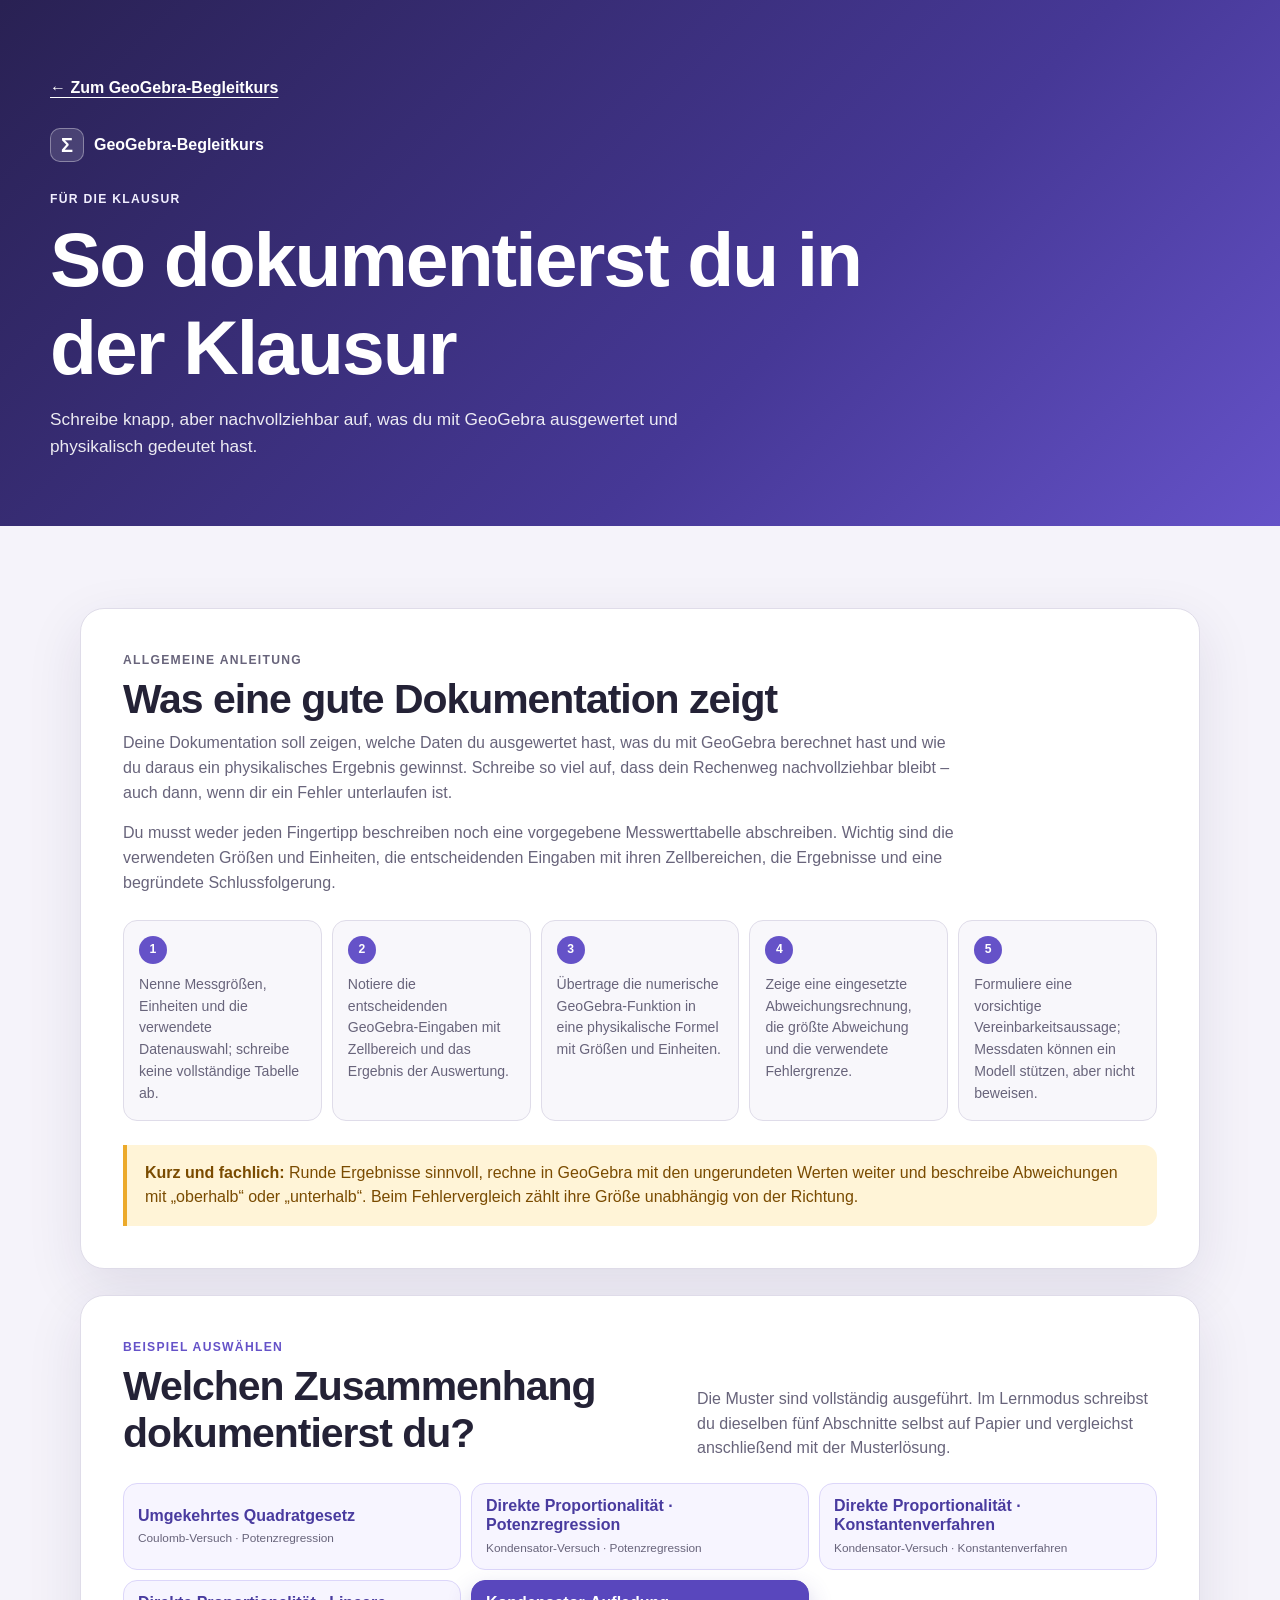
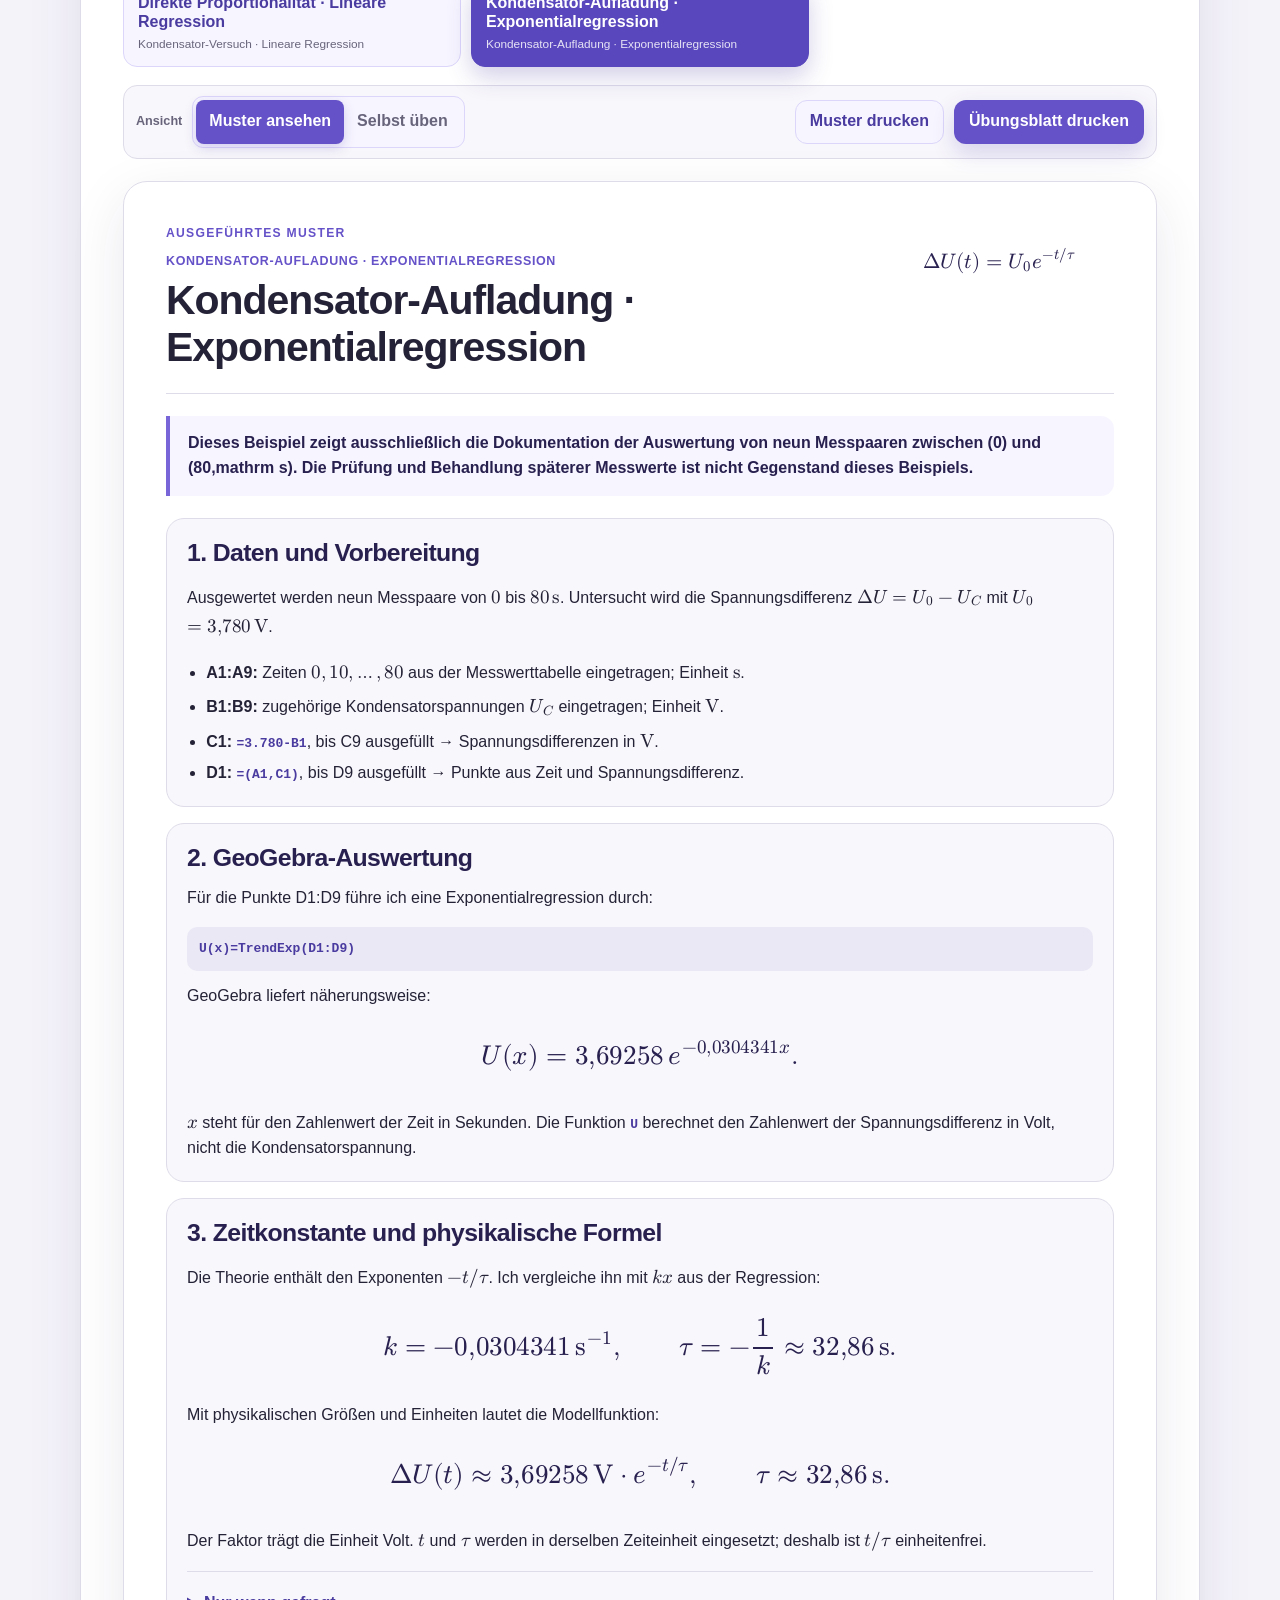
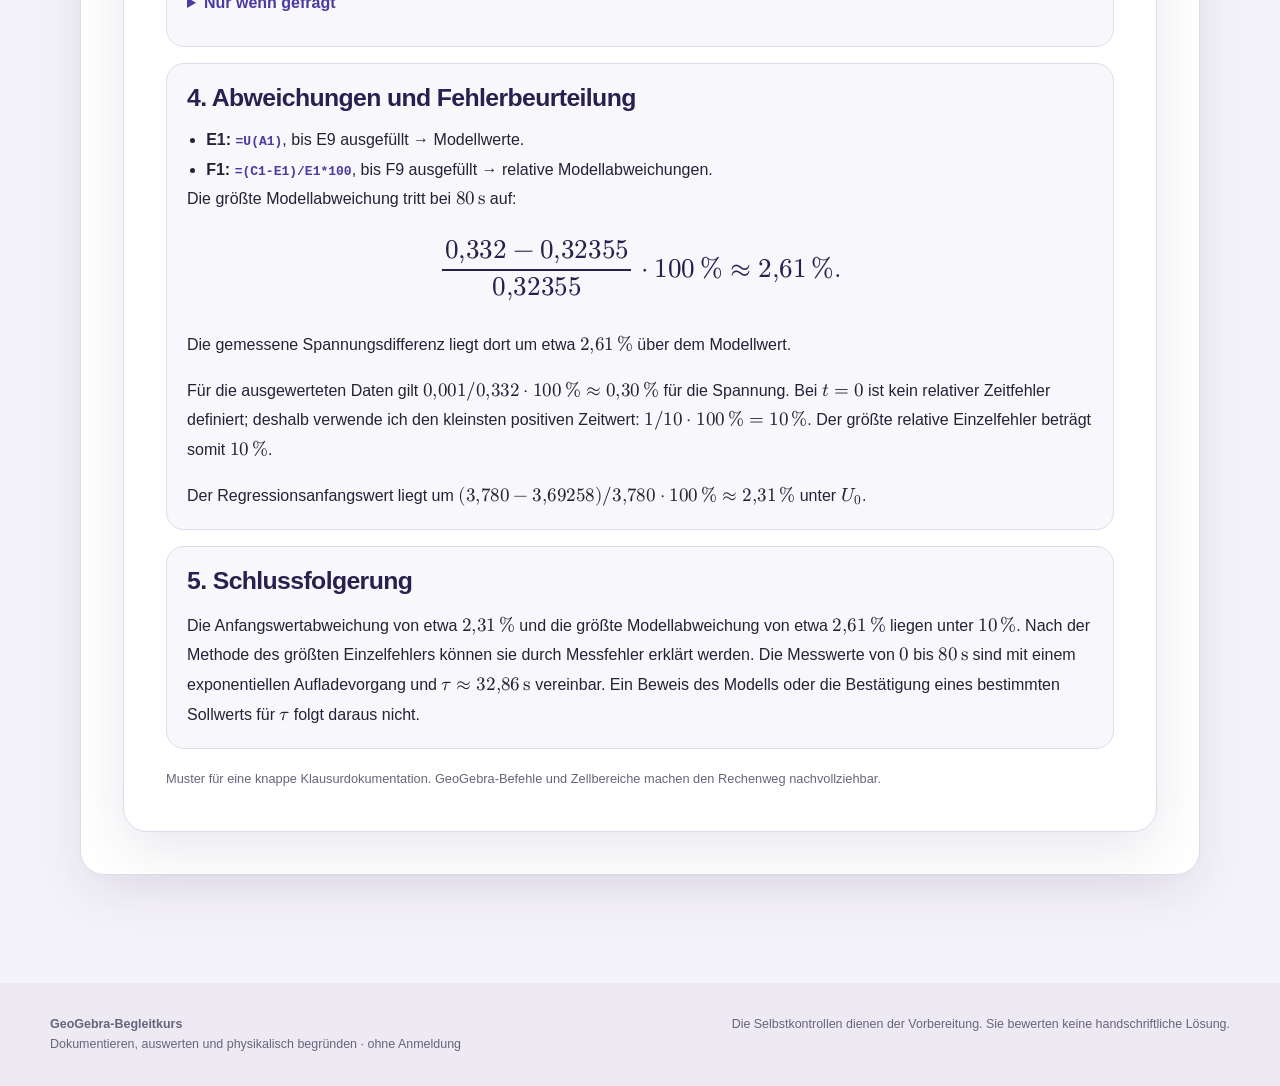
==== dokumentation.html @ c4d95f6b "modified:   README.md 	modified:   app.js 	new file:   documentation-data.js 	new file:   dokumentat" ====
<!doctype html>
<html lang="de">
<head>
  <meta charset="utf-8">
  <meta name="viewport" content="width=device-width, initial-scale=1, viewport-fit=cover">
  <meta name="theme-color" content="#6552c8">
  <meta name="robots" content="noindex, nofollow, noarchive, nosnippet, noimageindex">
  <meta name="description" content="Kompakte Klausurdokumentationen zu fünf GeoGebra-Auswertungswegen in der Physik.">
  <title>So dokumentierst du in der Klausur · GeoGebra-Begleitkurs</title>
  <link rel="preload" href="./assets/vendor/mathjax/tex-chtml.js" as="script">
  <link rel="stylesheet" href="./style.css">
</head>
<body class="documentation-page" data-print-target="screen" data-math-state="loading">
  <a class="skip-link" href="#main">Zum Inhalt springen</a>

  <header class="documentation-header">
    <div class="wrap documentation-header-inner">
      <a id="documentationBack" class="documentation-back" href="./index.html#course">← Zum GeoGebra-Begleitkurs</a>
      <p class="brand-line"><span class="brand-mark" aria-hidden="true">Σ</span> GeoGebra-Begleitkurs</p>
      <p class="eyebrow">Für die Klausur</p>
      <h1>So dokumentierst du in der Klausur</h1>
      <p>Schreibe knapp, aber nachvollziehbar auf, was du mit GeoGebra ausgewertet und physikalisch gedeutet hast.</p>
    </div>
  </header>

  <main id="main" class="documentation-main wrap">
    <section class="documentation-intro" aria-labelledby="documentation-intro-title">
      <p class="mini-label">Allgemeine Anleitung</p>
      <h2 id="documentation-intro-title">Was eine gute Dokumentation zeigt</h2>
      <p>Deine Dokumentation soll zeigen, welche Daten du ausgewertet hast, was du mit GeoGebra berechnet hast und wie du daraus ein physikalisches Ergebnis gewinnst. Schreibe so viel auf, dass dein Rechenweg nachvollziehbar bleibt – auch dann, wenn dir ein Fehler unterlaufen ist.</p>
      <p>Du musst weder jeden Fingertipp beschreiben noch eine vorgegebene Messwerttabelle abschreiben. Wichtig sind die verwendeten Größen und Einheiten, die entscheidenden Eingaben mit ihren Zellbereichen, die Ergebnisse und eine begründete Schlussfolgerung.</p>
      <ol id="documentationGuide" class="documentation-guide"></ol>
      <aside class="documentation-note">
        <strong>Kurz und fachlich:</strong> Runde Ergebnisse sinnvoll, rechne in GeoGebra mit den ungerundeten Werten weiter und beschreibe Abweichungen mit „oberhalb“ oder „unterhalb“. Beim Fehlervergleich zählt ihre Größe unabhängig von der Richtung.
      </aside>
    </section>

    <section class="documentation-workspace" aria-labelledby="documentation-selection-title">
      <div class="section-heading documentation-heading">
        <div>
          <p class="eyebrow">Beispiel auswählen</p>
          <h2 id="documentation-selection-title">Welchen Zusammenhang dokumentierst du?</h2>
        </div>
        <p class="section-intro">Die Muster sind vollständig ausgeführt. Im Lernmodus schreibst du dieselben fünf Abschnitte selbst auf Papier und vergleichst anschließend mit der Musterlösung.</p>
      </div>

      <div id="documentationExamples" class="documentation-example-picker" role="group" aria-label="Dokumentationsbeispiel auswählen"></div>

      <div class="documentation-tools" aria-label="Ansicht und Druck">
        <div class="mode-control">
          <span class="mode-label">Ansicht</span>
          <div class="mode-switch" role="group" aria-label="Dokumentationsansicht">
            <button id="modelViewBtn" type="button" aria-pressed="true">Muster ansehen</button>
            <button id="practiceViewBtn" type="button" aria-pressed="false">Selbst üben</button>
          </div>
        </div>
        <div class="documentation-print-actions">
          <button id="printModelBtn" class="button secondary compact" type="button">Muster drucken</button>
          <button id="printWorksheetBtn" class="button primary compact" type="button">Übungsblatt drucken</button>
        </div>
      </div>

      <p id="documentationStatus" class="sr-only" role="status" aria-live="polite"></p>
      <p id="documentationMathLoading" class="documentation-math-loading" role="status" aria-live="polite">Formeln werden vorbereitet …</p>

      <section id="documentationModel" class="documentation-view" aria-label="Ausgeführte Musterdokumentation"></section>
      <section id="documentationPractice" class="documentation-view" aria-label="Lernmodus: Dokumentation auf Papier üben" hidden></section>
      <section id="documentationWorksheet" class="documentation-worksheet-root" aria-label="Druckbare Übungsblätter" hidden></section>
    </section>
  </main>

  <footer class="site-footer documentation-footer">
    <div class="wrap footer-inner">
      <p><strong>GeoGebra-Begleitkurs</strong><br>Dokumentieren, auswerten und physikalisch begründen · ohne Anmeldung</p>
      <p>Die Selbstkontrollen dienen der Vorbereitung. Sie bewerten keine handschriftliche Lösung.</p>
    </div>
  </footer>

  <noscript>Für die Beispielauswahl und die Druckansichten wird JavaScript benötigt.</noscript>
  <script type="module" src="./dokumentation.js?v=20261001-1"></script>
</body>
</html>
---- style.css ----
:root {
  color-scheme: light;
  --ink: #242236;
  --muted: #68647b;
  --violet-950: #28204f;
  --violet-800: #493b9f;
  --violet-700: #5947bd;
  --violet-600: #6552c8;
  --violet-500: #7865d8;
  --violet-200: #dcd6fa;
  --violet-100: #eeeafd;
  --violet-50: #f7f5ff;
  --mint: #dff6e8;
  --green: #16613b;
  --amber-100: #fff4d7;
  --amber-700: #7a4b00;
  --red-100: #fdecec;
  --red-700: #8d2727;
  --surface: #ffffff;
  --surface-soft: #f8f7fb;
  --border: #dfdce9;
  --shadow: 0 18px 55px rgba(39, 31, 78, 0.1);
  --radius-xl: 24px;
  --radius-lg: 18px;
  --radius-md: 13px;
  --content: 1180px;
}

* { box-sizing: border-box; }

html {
  scroll-behavior: smooth;
  background: #f5f3fa;
  color: var(--ink);
  font-family: Inter, ui-sans-serif, -apple-system, BlinkMacSystemFont, "Segoe UI", sans-serif;
}

body { margin: 0; min-width: 320px; line-height: 1.55; }
button, input, select, textarea { font: inherit; }
button, a, summary, input, select, textarea { -webkit-tap-highlight-color: transparent; }
button, a.button, summary { touch-action: manipulation; }
img, svg { max-width: 100%; }
a { color: inherit; }
h1, h2, h3, h4, p { margin-top: 0; }
h1, h2, h3, h4 { line-height: 1.15; letter-spacing: -0.025em; }
h1 { max-width: 720px; margin-bottom: 20px; font-size: clamp(2.65rem, 7vw, 5.7rem); }
h2 { margin-bottom: 8px; font-size: clamp(1.75rem, 3.2vw, 2.65rem); }
h3 { margin-bottom: 8px; font-size: clamp(1.2rem, 2vw, 1.55rem); }

.wrap { width: min(var(--content), calc(100% - 40px)); margin-inline: auto; }
.skip-link { position: fixed; z-index: 1000; top: 12px; left: 12px; transform: translateY(-160%); border-radius: 8px; padding: 10px 14px; background: var(--surface); color: var(--violet-800); font-weight: 800; }
.skip-link:focus { transform: translateY(0); }

.site-header {
  position: relative;
  overflow: hidden;
  padding: clamp(42px, 8vw, 88px) 0 clamp(54px, 8vw, 92px);
  background: radial-gradient(circle at 90% 15%, rgba(159, 141, 235, 0.28), transparent 28%), radial-gradient(circle at 15% 90%, rgba(120, 101, 216, 0.2), transparent 32%), linear-gradient(135deg, #292153 0%, #463896 56%, #6552c8 100%);
  color: #fff;
}

.site-header::after { position: absolute; right: -80px; bottom: -160px; width: 420px; height: 420px; border: 1px solid rgba(255, 255, 255, 0.14); border-radius: 50%; content: ""; }
.hero-grid { position: relative; z-index: 1; display: grid; grid-template-columns: minmax(0, 1.5fr) minmax(300px, 0.75fr); gap: clamp(32px, 6vw, 80px); align-items: center; }
.brand-line { display: flex; align-items: center; gap: 10px; margin-bottom: 40px; font-weight: 800; }
.brand-mark { display: inline-grid; width: 34px; height: 34px; place-items: center; border: 1px solid rgba(255, 255, 255, 0.35); border-radius: 10px; background: rgba(255, 255, 255, 0.13); font-size: 1.25rem; }
.eyebrow, .mini-label, .setup-kicker, .step-eyebrow { margin-bottom: 6px; color: var(--violet-600); font-size: 0.76rem; font-weight: 850; letter-spacing: 0.105em; text-transform: uppercase; }
.site-header .eyebrow { color: #f1efff; }
.hero-lead { max-width: 720px; margin-bottom: 28px; color: rgba(255, 255, 255, 0.94); font-size: clamp(1.05rem, 2vw, 1.28rem); }
.hero-actions, .row-actions, .summary-actions { display: flex; flex-wrap: wrap; gap: 12px; align-items: center; }

.button { display: inline-flex; min-height: 48px; align-items: center; justify-content: center; border: 1px solid transparent; border-radius: 12px; padding: 11px 18px; text-decoration: none; font-weight: 800; cursor: pointer; transition: transform 160ms ease, background 160ms ease, border-color 160ms ease, box-shadow 160ms ease; }
.button:hover { transform: translateY(-1px); }
.button:active { transform: translateY(0); }
.button.primary { background: var(--violet-600); color: #fff; box-shadow: 0 9px 22px rgba(85, 67, 178, 0.2); }
.button.primary:hover { background: var(--violet-800); }
.site-header .button.primary { background: #fff; color: var(--violet-950); box-shadow: 0 12px 35px rgba(20, 14, 55, 0.25); }
.button.secondary { border-color: var(--violet-200); background: var(--violet-50); color: var(--violet-800); }
.site-header .button.secondary { border-color: rgba(255, 255, 255, 0.35); background: rgba(255, 255, 255, 0.09); color: #fff; }
.button.light { background: #fff; color: var(--violet-800); }
.button.compact { min-height: 44px; padding: 8px 14px; }
.button.wide { width: 100%; margin-top: 18px; }
.button:disabled { transform: none; opacity: 0.45; cursor: not-allowed; }

.button:focus-visible, .text-button:focus-visible, .copy-button:focus-visible, .figure-button:focus-visible, .step-nav button:focus-visible, .mode-switch button:focus-visible, .glossary-button:focus-visible, .method-back-link:focus-visible, .source-link a:focus-visible, .shared-method-link a:focus-visible, input:focus-visible, select:focus-visible, textarea:focus-visible, summary:focus-visible, .dialog-close:focus-visible { outline: 3px solid #f4b942; outline-offset: 3px; }

.hero-facts { display: flex; flex-wrap: wrap; gap: 8px 24px; margin: 24px 0 0; padding: 0; color: rgba(255, 255, 255, 0.9); font-size: 0.9rem; list-style: none; }
.hero-facts li::before { margin-right: 8px; color: #cbc2ff; content: "•"; }
.setup-card { padding: clamp(24px, 4vw, 34px); border: 1px solid rgba(255, 255, 255, 0.28); border-radius: var(--radius-xl); background: rgba(25, 18, 70, 0.28); box-shadow: 0 24px 70px rgba(17, 11, 51, 0.18); backdrop-filter: blur(12px); }
.setup-kicker { color: #f1efff; }
.setup-card h2 { margin-bottom: 24px; font-size: 1.55rem; }
.setup-list { display: grid; gap: 18px; margin: 0; padding: 0; list-style: none; }
.setup-list li { display: grid; grid-template-columns: 38px 1fr; gap: 12px; align-items: start; }
.setup-list > li > span { display: grid; width: 36px; height: 36px; place-items: center; border: 1px solid rgba(255, 255, 255, 0.32); border-radius: 50%; color: #fff; font-weight: 850; }
.setup-list strong, .setup-list small { display: block; }
.setup-list small { margin-top: 2px; color: rgba(255, 255, 255, 0.9); font-size: 0.86rem; }
.privacy-note { margin: 24px 0 0; padding-top: 18px; border-top: 1px solid rgba(255, 255, 255, 0.24); color: rgba(255, 255, 255, 0.9); font-size: 0.82rem; }

.course-picker { padding-top: clamp(54px, 8vw, 92px); }
.course-section, .summary-section { padding-block: clamp(54px, 8vw, 92px); }
.course-choice-grid { display: grid; grid-template-columns: minmax(0, 0.9fr) minmax(0, 1.25fr); gap: 18px; }
.course-choice-group { border: 1px solid var(--border); border-radius: var(--radius-xl); padding: clamp(22px, 4vw, 32px); background: var(--surface); box-shadow: var(--shadow); }
.course-choice-group.inverse { border-top: 5px solid var(--violet-600); }
.course-choice-group.proportional { border-top: 5px solid #238260; }
.course-choice-group.charging { grid-column: 1 / -1; display: grid; grid-template-columns: minmax(0, 1fr) minmax(280px, 0.7fr); align-items: center; gap: 28px; border-top: 5px solid #2573a8; }
.course-choice-group.charging .course-choice-button { border-color: #9ecbe4; background: #eef7fc; color: #164f75; }
.course-choice-group.charging .course-choice-button[aria-pressed="true"] { border-color: #1e648f; background: #1e648f; color: #fff; }
.course-choice-group.charging > div > p:not(.mini-label, .choice-equation) { color: var(--muted); }
.course-choice-group > p:not(.mini-label, .choice-equation) { color: var(--muted); }
.choice-equation { margin: 14px 0; color: var(--violet-950); font-size: clamp(1.6rem, 4vw, 2.4rem); font-weight: 850; letter-spacing: -0.03em; }
.choice-button-stack { display: grid; gap: 10px; }
.course-choice-button { display: flex; width: 100%; min-height: 60px; align-items: center; justify-content: space-between; gap: 16px; border: 1px solid var(--violet-200); border-radius: 13px; padding: 12px 15px; background: var(--violet-50); color: var(--violet-800); text-align: left; cursor: pointer; }
.course-choice-button span, .course-choice-button small { display: block; }
.course-choice-button span { font-weight: 850; }
.course-choice-button small { color: var(--muted); text-align: right; }
.course-choice-button[aria-pressed="true"] { border-color: var(--violet-700); background: var(--violet-700); color: #fff; box-shadow: 0 10px 24px rgba(73, 59, 159, 0.24); }
.course-choice-button[aria-pressed="true"] small { color: rgba(255, 255, 255, 0.86); }
.course-choice-button:focus-visible { outline: 3px solid #f4b942; outline-offset: 3px; }
.choice-status { min-height: 1.5em; margin: 14px 0 0; color: var(--green); font-weight: 750; }
.section-heading { display: grid; grid-template-columns: minmax(0, 1fr) minmax(260px, 460px); gap: 30px; align-items: end; margin-bottom: 28px; }
.section-intro { margin-bottom: 4px; color: var(--muted); }
.learning-map { display: grid; grid-template-columns: repeat(auto-fit, minmax(126px, 1fr)); gap: 8px; margin: 0 0 18px; padding: 0; list-style: none; }
.learning-map li { position: relative; display: flex; min-height: 48px; gap: 8px; align-items: center; border: 1px solid var(--border); border-radius: 12px; padding: 8px 10px; background: rgba(255, 255, 255, 0.72); color: var(--muted); font-size: 0.77rem; font-weight: 750; }
.learning-map li:not(:last-child)::after { position: absolute; z-index: 1; top: 50%; right: -8px; width: 8px; height: 1px; background: var(--violet-200); content: ""; }
.learning-map li span { display: grid; width: 26px; height: 26px; flex: 0 0 26px; place-items: center; border-radius: 50%; background: var(--violet-100); color: var(--violet-800); font-size: 0.72rem; font-weight: 900; }
.course-tools { display: flex; flex-wrap: wrap; gap: 14px; align-items: center; justify-content: space-between; margin-bottom: 22px; border: 1px solid var(--border); border-radius: 14px; padding: 10px 12px; background: var(--surface); }
.mode-control { display: flex; flex-wrap: wrap; gap: 10px; align-items: center; }
.mode-label { color: var(--muted); font-size: 0.79rem; font-weight: 800; }
.mode-switch { display: inline-flex; border: 1px solid var(--violet-200); border-radius: 11px; padding: 3px; background: var(--violet-50); }
.mode-switch button { min-height: 44px; border: 0; border-radius: 8px; padding: 8px 13px; background: transparent; color: var(--muted); font-weight: 800; cursor: pointer; }
.mode-switch button[aria-pressed="true"] { background: var(--violet-600); color: #fff; box-shadow: 0 4px 12px rgba(85, 67, 178, 0.22); }
.glossary-button { min-height: 44px; border: 1px solid var(--violet-200); border-radius: 10px; padding: 8px 14px; background: #fff; color: var(--violet-800); font-weight: 800; cursor: pointer; }
.course-shell { display: grid; grid-template-columns: 245px minmax(0, 1fr); gap: 22px; align-items: start; }
.course-rail { position: sticky; top: 18px; min-width: 0; }
.progress-card, .lesson-card, .summary-sheet { border: 1px solid var(--border); background: var(--surface); box-shadow: var(--shadow); }
.progress-card { margin-bottom: 12px; border-radius: var(--radius-lg); padding: 16px; }
.progress-copy { display: flex; justify-content: space-between; gap: 12px; margin-bottom: 9px; font-size: 0.83rem; }
.progress-copy span { color: var(--violet-700); font-weight: 850; }
progress { width: 100%; height: 9px; overflow: hidden; border: 0; border-radius: 99px; background: var(--violet-100); color: var(--violet-600); }
progress::-webkit-progress-bar { border-radius: 99px; background: var(--violet-100); }
progress::-webkit-progress-value { border-radius: 99px; background: var(--violet-600); }
progress::-moz-progress-bar { border-radius: 99px; background: var(--violet-600); }

.step-nav { display: grid; gap: 7px; margin: 0; padding: 0; list-style: none; }
.step-nav button { display: grid; width: 100%; min-height: 52px; grid-template-columns: 32px 1fr auto; gap: 10px; align-items: center; border: 1px solid transparent; border-radius: 12px; padding: 8px 10px; background: transparent; color: var(--muted); text-align: left; cursor: pointer; }
.step-nav button:hover { background: rgba(255, 255, 255, 0.68); }
.step-nav button[aria-current="step"] { border-color: var(--violet-200); background: #fff; color: var(--violet-950); box-shadow: 0 7px 22px rgba(39, 31, 78, 0.08); }
.step-nav button.is-next:not([aria-current="step"]) { background: var(--violet-100); color: var(--violet-800); }
.step-number, .step-check { display: grid; width: 30px; height: 30px; place-items: center; border: 1px solid var(--border); border-radius: 50%; background: #fff; font-size: 0.78rem; font-weight: 850; }
.step-check { width: 24px; height: 24px; border-color: #bce2c9; background: var(--mint); color: var(--green); }
.step-nav-label { overflow: hidden; font-size: 0.86rem; font-weight: 750; text-overflow: ellipsis; white-space: nowrap; }
.text-button { min-height: 44px; border: 0; padding: 8px 4px; background: transparent; color: var(--violet-700); text-decoration: underline; text-decoration-color: var(--violet-200); text-underline-offset: 4px; font-weight: 750; cursor: pointer; }
.course-rail > .text-button { width: 100%; margin-top: 8px; color: var(--muted); font-size: 0.78rem; }

.lesson-card { min-width: 0; overflow: hidden; border-radius: var(--radius-xl); }
.lesson-header { display: flex; gap: 20px; align-items: start; justify-content: space-between; padding: clamp(24px, 4vw, 42px); border-bottom: 1px solid var(--border); background: linear-gradient(180deg, #fff 0%, #fbfaff 100%); }
.lesson-header h2 { font-size: clamp(1.8rem, 4vw, 3rem); }
.learning-goal-label { margin: 18px 0 0; }
.step-goal { max-width: 700px; margin: 12px 0 0; color: var(--muted); font-size: 1.05rem; }
.state-badge, .summary-status { flex: 0 0 auto; border-radius: 99px; padding: 7px 11px; background: var(--surface-soft); color: var(--muted); font-size: 0.76rem; font-weight: 850; }
.state-badge.complete, .summary-status.complete { background: var(--mint); color: var(--green); }
.lesson-grid { display: grid; grid-template-columns: minmax(280px, 0.85fr) minmax(340px, 1.15fr); gap: clamp(24px, 4vw, 44px); padding: clamp(24px, 4vw, 42px); }
.lesson-grid.no-images { grid-template-columns: minmax(0, 780px); }
.why-block { margin-bottom: 28px; border-left: 4px solid var(--violet-500); border-radius: 0 var(--radius-md) var(--radius-md) 0; padding: 18px 20px; background: var(--violet-50); }
.why-block h3, .concept-block h3, .example-block h3 { margin-bottom: 9px; }
.why-block p:last-child, .example-block p:last-child { margin-bottom: 0; }
.depth-content { display: grid; gap: 20px; margin-bottom: 30px; }
.concept-block, .example-block { border: 1px solid var(--border); border-radius: var(--radius-md); padding: 18px 20px; background: var(--surface-soft); }
.concept-list { display: grid; gap: 12px; margin: 14px 0 0; }
.concept-list div { display: grid; grid-template-columns: minmax(0, 0.36fr) minmax(0, 1fr); gap: 14px; padding-top: 12px; border-top: 1px solid var(--border); }
.concept-list div:first-child { padding-top: 0; border-top: 0; }
.concept-list dt { min-width: 0; overflow-wrap: anywhere; word-break: normal; color: var(--violet-800); font-weight: 850; hyphens: auto; }
.concept-list dd { min-width: 0; margin: 0; overflow-wrap: break-word; color: var(--muted); hyphens: auto; }
.worked-example { color: var(--muted); }
.worked-example p { margin-bottom: 7px; }
.worked-example p:first-child { color: var(--ink); font-weight: 700; }
.instruction-block h3, .checkpoint h3, .panel-heading h3, .result-heading h3 { margin: 0; }
.action-list { display: grid; gap: 16px; margin: 22px 0 0; padding: 0; list-style: none; counter-reset: action; }
.action-list li { position: relative; min-height: 36px; padding-left: 50px; counter-increment: action; }
.action-list li::before { position: absolute; top: -3px; left: 0; display: grid; width: 36px; height: 36px; place-items: center; border-radius: 11px; background: var(--violet-100); color: var(--violet-800); content: counter(action); font-weight: 850; }

.source-data { margin-top: 24px; }
.source-data table { width: 100%; border-collapse: collapse; font-variant-numeric: tabular-nums; }
.source-data caption { margin-bottom: 8px; color: var(--muted); text-align: left; font-size: 0.82rem; }
.source-data th, .source-data td { border-bottom: 1px solid var(--border); padding: 7px 10px; text-align: right; }
.source-data th:first-child, .source-data td:first-child { width: 54px; color: var(--muted); text-align: center; }

.formula-block { display: flex; gap: 14px; align-items: center; justify-content: space-between; margin-top: 26px; border: 1px solid var(--violet-200); border-radius: var(--radius-md); padding: 14px 14px 14px 17px; background: var(--violet-50); }
.formula-block span, .formula-block code { display: block; }
.formula-block span { margin-bottom: 3px; color: var(--muted); font-size: 0.72rem; font-weight: 750; }
.formula-block code { overflow-wrap: anywhere; color: var(--violet-950); font-family: ui-monospace, SFMono-Regular, Menlo, Consolas, monospace; font-size: clamp(0.92rem, 1.6vw, 1.08rem); font-weight: 800; }
.copy-button { min-height: 44px; flex: 0 0 auto; border: 0; border-radius: 10px; padding: 8px 13px; background: var(--violet-600); color: #fff; font-size: 0.82rem; font-weight: 850; cursor: pointer; }
.help-box, .mistake-box { margin-top: 18px; border-radius: var(--radius-md); padding: 14px 16px; }
.help-box { border: 1px solid var(--border); background: #fff; }
.help-box summary { display: flex; min-height: 44px; align-items: center; color: var(--violet-800); font-weight: 800; cursor: pointer; }
.help-box p, .mistake-box p { margin: 9px 0 0; color: var(--muted); font-size: 0.9rem; }
.mistake-box { border-left: 4px solid #ecaa2b; background: var(--amber-100); color: var(--amber-700); }
.mistake-box strong { font-size: 0.82rem; }

.step-images { display: grid; gap: 18px; align-content: start; }
.step-figure { margin: 0; }
.figure-button { position: relative; display: block; width: 100%; overflow: hidden; border: 1px solid var(--border); border-radius: var(--radius-lg); padding: 0; background: #f2f0f7; cursor: zoom-in; }
.figure-button img { display: block; width: 100%; height: auto; }
.figure-zoom-label { position: absolute; right: 10px; bottom: 10px; border-radius: 99px; padding: 7px 10px; background: rgba(35, 31, 51, 0.82); color: #fff; font-size: 0.72rem; font-weight: 800; backdrop-filter: blur(4px); }
.image-highlight { position: absolute; border: 3px solid #7b52ef; border-radius: 8px; background: rgba(123, 82, 239, 0.12); box-shadow: 0 0 0 3px rgba(255, 255, 255, 0.72), 0 0 0 6px rgba(123, 82, 239, 0.24); pointer-events: none; }
.image-highlight span { position: absolute; top: -13px; left: -3px; border-radius: 6px; padding: 3px 6px; background: #6244c5; color: #fff; font-size: 0.66rem; font-weight: 850; white-space: nowrap; }
.step-figure figcaption { padding: 9px 4px 0; color: var(--muted); font-size: 0.82rem; }

.remember-box { display: flex; gap: 14px; align-items: start; margin: 0 clamp(24px, 4vw, 42px) 24px; border: 1px solid #bce2c9; border-radius: var(--radius-md); padding: 16px 18px; background: var(--mint); color: var(--green); }
.remember-box > span { display: grid; width: 30px; height: 30px; flex: 0 0 30px; place-items: center; border-radius: 50%; background: var(--green); color: #fff; font-weight: 900; }
.remember-box strong { display: block; margin-bottom: 3px; }
.remember-box p { margin: 0; }

.shared-requirement-card { display: grid; grid-template-columns: minmax(0, 1fr) auto; gap: 20px; align-items: center; margin: 0 clamp(24px, 4vw, 42px) 24px; border: 1px solid var(--violet-200); border-radius: var(--radius-lg); padding: 20px; background: var(--violet-50); }
.shared-requirement-card.complete { border-color: #bce2c9; background: var(--mint); }
.shared-requirement-card h3, .shared-requirement-card p:last-child { margin-bottom: 0; }
.shared-requirement-card p:last-child { color: var(--muted); }

.checkpoint { margin: 0 clamp(24px, 4vw, 42px) clamp(24px, 4vw, 42px); border: 1px solid var(--violet-200); border-radius: var(--radius-lg); padding: clamp(20px, 3vw, 28px); background: linear-gradient(135deg, #f7f5ff 0%, #f1edff 100%); }
.checkpoint-heading { display: flex; gap: 12px; align-items: center; }
.checkpoint-icon { display: grid; width: 38px; height: 38px; place-items: center; border-radius: 12px; background: var(--violet-600); color: #fff; font-weight: 900; }
.checkpoint > p { margin: 16px 0; color: var(--muted); }
.checkpoint-fields { display: grid; grid-template-columns: repeat(2, minmax(0, 1fr)); gap: 14px; margin-bottom: 16px; }
.checkpoint-field { display: grid; align-content: start; border: 1px solid rgba(89, 71, 189, 0.18); border-radius: 12px; padding: 12px; background: rgba(255, 255, 255, 0.76); }
.check-kind { width: max-content; margin-bottom: 8px; border-radius: 99px; padding: 3px 8px; background: var(--violet-100); color: var(--violet-800); font-size: 0.68rem; font-weight: 900; letter-spacing: 0.06em; text-transform: uppercase; }
.checkpoint-field.understanding .check-kind { background: #e8f2fb; color: #255d87; }
.field { display: grid; gap: 7px; }
.field > span, .checkbox-field > span { color: var(--ink); font-size: 0.84rem; font-weight: 780; }
.field small { color: var(--muted); font-weight: 550; }
input, select, textarea { width: 100%; min-height: 46px; border: 1px solid #c8c3d6; border-radius: 10px; padding: 10px 12px; background: #fff; color: var(--ink); }
textarea { resize: vertical; }
input[aria-invalid="true"], select[aria-invalid="true"] { border-color: var(--red-700); box-shadow: 0 0 0 2px rgba(141, 39, 39, 0.12); }
.checkbox-field { display: flex; grid-column: 1 / -1; gap: 11px; align-items: start; border: 1px solid var(--border); border-radius: 11px; padding: 13px; background: #fff; }
.checkbox-field input { width: 24px; min-height: 24px; margin: 0; accent-color: var(--violet-600); }
.math-choice-field { min-width: 0; margin: 0; border: 0; padding: 0; }
.math-choice-field legend { margin-bottom: 8px; color: var(--ink); font-size: 0.84rem; font-weight: 780; }
.math-choice-options { display: grid; gap: 8px; }
.math-choice-option { display: grid; min-height: 48px; grid-template-columns: 24px minmax(0, 1fr); gap: 10px; align-items: center; border: 1px solid var(--border); border-radius: 10px; padding: 8px 11px; background: #fff; cursor: pointer; }
.math-choice-option:has(input:checked) { border-color: var(--violet-500); background: var(--violet-50); box-shadow: 0 0 0 1px var(--violet-200); }
.math-choice-option input { width: 22px; min-height: 22px; margin: 0; padding: 0; accent-color: var(--violet-600); }
.math-choice-option code { overflow-wrap: anywhere; color: var(--violet-900); font-family: ui-monospace, SFMono-Regular, Menlo, Consolas, monospace; font-size: 0.95em; font-weight: 750; }
.math-choice-option:focus-within { outline: 3px solid #f4b942; outline-offset: 2px; }
.math-choice-field[aria-invalid="true"] .math-choice-option { border-color: var(--red-700); }
.field-feedback { min-height: 1.35em; margin: 8px 0 0; color: var(--muted); font-size: 0.78rem; }
.field-feedback.good { color: var(--green); font-weight: 700; }
.field-feedback.bad { color: var(--red-700); font-weight: 700; }
.feedback { min-height: 1.45em; margin: 14px 0 0; border-radius: 10px; color: var(--muted); }
.feedback.good, .feedback.bad, .feedback.warn { padding: 10px 12px; font-weight: 650; }
.feedback.good { background: var(--mint); color: var(--green); }
.feedback.bad { background: var(--red-100); color: var(--red-700); }
.feedback.warn { background: var(--amber-100); color: var(--amber-700); }
.lesson-footer { display: flex; justify-content: space-between; gap: 12px; padding: 0 clamp(24px, 4vw, 42px) clamp(24px, 4vw, 42px); }

.completion-banner { display: grid; grid-template-columns: auto 1fr auto; gap: 20px; align-items: center; margin-top: 24px; border-radius: var(--radius-xl); padding: clamp(22px, 4vw, 32px); background: linear-gradient(135deg, var(--violet-950), var(--violet-700)); color: #fff; box-shadow: var(--shadow); }
.completion-banner .eyebrow { color: #d9d2ff; }
.completion-banner h3, .completion-banner p { margin-bottom: 4px; }
.completion-banner p:not(.eyebrow) { color: rgba(255, 255, 255, 0.74); }
.completion-mark { display: grid; width: 54px; height: 54px; place-items: center; border-radius: 50%; background: #fff; color: var(--violet-700); font-size: 1.5rem; font-weight: 900; }
.completion-banner.pending { background: linear-gradient(135deg, #6d4510, #9a6418); }
.completion-banner.pending .completion-mark { color: #7a4b00; }

.table-scroll { width: 100%; overflow-x: auto; border: 1px solid var(--border); border-radius: 12px; background: #fff; -webkit-overflow-scrolling: touch; }
.data-table { width: 100%; min-width: 520px; border-collapse: collapse; font-variant-numeric: tabular-nums; }
.data-table th, .data-table td { border-bottom: 1px solid var(--border); padding: 10px 12px; text-align: right; }
.data-table th:first-child, .data-table td:first-child { text-align: left; }
.data-table thead th { background: #f1eff6; color: #514d60; font-size: 0.79rem; letter-spacing: 0.035em; text-transform: uppercase; }
.data-table tbody tr:last-child td { border-bottom: 0; }
.data-table tbody tr.excluded-data-row { background: #fff2ef; color: #8b2f22; text-decoration: line-through; text-decoration-thickness: 1px; }
.summary-section { padding-bottom: 100px; }
.summary-sheet { border-radius: var(--radius-xl); padding: clamp(24px, 5vw, 48px); }
.summary-header { display: flex; gap: 20px; align-items: start; justify-content: space-between; margin-bottom: 26px; padding-bottom: 22px; border-bottom: 1px solid var(--border); }
.summary-subtitle { color: var(--violet-600); font-size: 0.78rem; font-weight: 850; letter-spacing: 0.065em; text-transform: uppercase; }
.summary-header h3 { margin: 4px 0 0; font-size: 2rem; }
.student-fields, .print-student-meta, .summary-grid { display: grid; grid-template-columns: repeat(2, minmax(0, 1fr)); gap: 18px; }
.print-student-meta { display: none; margin: 0 0 24px; }
.print-student-meta div, .key-results div { break-inside: avoid; }
.print-student-meta dt, .key-results dt { color: var(--muted); font-size: 0.72rem; font-weight: 750; text-transform: uppercase; }
.print-student-meta dd, .key-results dd { margin: 3px 0 0; font-weight: 750; }
.summary-grid { margin-top: 32px; }
.summary-grid > section { border: 1px solid var(--border); border-radius: var(--radius-lg); padding: 20px; }
.summary-grid h4 { margin: 0 0 14px; font-size: 1.2rem; }
.summary-checklist { display: grid; gap: 7px; margin: 0; padding: 0; list-style: none; }
.summary-checklist li { display: flex; gap: 8px; align-items: center; color: var(--muted); font-size: 0.84rem; }
.summary-checklist li::before { display: grid; width: 20px; height: 20px; flex: 0 0 20px; place-items: center; border: 1px solid var(--border); border-radius: 50%; content: "–"; font-size: 0.7rem; }
.summary-checklist li.complete { color: var(--green); }
.summary-checklist li.complete::before { border-color: #bce2c9; background: var(--mint); content: "✓"; font-weight: 900; }
.key-results { display: grid; gap: 14px; margin: 0; }
.competence-summary { margin-top: 20px; border: 1px solid var(--border); border-radius: var(--radius-lg); padding: 20px; }
.competence-list { display: grid; grid-template-columns: repeat(2, minmax(0, 1fr)); gap: 9px 20px; margin: 10px 0 0; padding: 0; list-style: none; }
.competence-list li { color: var(--muted); font-size: 0.87rem; }
.competence-list li.complete { color: var(--green); font-weight: 700; }
.summary-conclusion { margin-top: 20px; border-radius: var(--radius-lg); padding: 20px; background: var(--violet-50); }
.summary-conclusion p:last-child { margin-bottom: 0; }
.print-footnote { margin: 28px 0 0; color: var(--muted); font-size: 0.72rem; }
.summary-actions { margin-top: 20px; }
.summary-actions p { max-width: 560px; margin: 0; color: var(--muted); font-size: 0.84rem; }
.site-footer { padding: 32px 0; background: #edeaf3; color: var(--muted); }
.footer-inner { display: flex; gap: 30px; justify-content: space-between; font-size: 0.78rem; }
.footer-inner p { max-width: 520px; margin: 0; }

.image-dialog { width: min(1180px, calc(100% - 28px)); max-width: none; max-height: calc(100dvh - 28px); overflow: auto; border: 0; border-radius: var(--radius-lg); padding: 54px 18px 16px; background: #171420; color: #fff; }
.image-dialog::backdrop { background: rgba(18, 14, 31, 0.78); backdrop-filter: blur(5px); }
.dialog-close { position: absolute; top: 10px; right: 10px; display: grid; width: 44px; height: 44px; place-items: center; border: 0; border-radius: 50%; background: rgba(255, 255, 255, 0.13); color: #fff; font-size: 1.6rem; cursor: pointer; }
.dialog-image-wrap { overflow: auto; border-radius: 10px; background: #fff; -webkit-overflow-scrolling: touch; }
.dialog-image-stage { position: relative; margin-inline: auto; }
.dialog-image-wrap img { display: block; width: 100%; max-width: none; height: auto; }
.image-dialog p { margin: 14px 4px 0; color: rgba(255, 255, 255, 0.78); font-size: 0.86rem; }
.glossary-dialog { width: min(720px, calc(100% - 28px)); max-height: calc(100dvh - 28px); overflow: auto; border: 0; border-radius: var(--radius-xl); padding: clamp(28px, 5vw, 48px); background: #fff; color: var(--ink); box-shadow: 0 24px 80px rgba(18, 14, 31, 0.3); }
.glossary-dialog::backdrop { background: rgba(18, 14, 31, 0.62); backdrop-filter: blur(4px); }
.glossary-dialog .dialog-close { background: var(--violet-100); color: var(--violet-800); }
.glossary-list { display: grid; grid-template-columns: repeat(2, minmax(0, 1fr)); gap: 0 28px; margin: 24px 0 0; }
.glossary-list div { padding: 13px 0; border-top: 1px solid var(--border); }
.glossary-list dt { color: var(--violet-800); font-weight: 850; }
.glossary-list dd { margin: 4px 0 0; color: var(--muted); }
.noscript-note { position: fixed; right: 16px; bottom: 16px; left: 16px; z-index: 999; border-radius: 12px; padding: 14px; background: var(--red-100); color: var(--red-700); text-align: center; font-weight: 800; }
.sr-only { position: absolute; width: 1px; height: 1px; overflow: hidden; clip: rect(0, 0, 0, 0); clip-path: inset(50%); white-space: nowrap; }
[hidden] { display: none !important; }

.method-header { padding: 34px 0 54px; background: radial-gradient(circle at 85% 10%, rgba(159, 141, 235, 0.28), transparent 28%), linear-gradient(135deg, #292153, #5947bd); color: #fff; }
.method-header-inner { max-width: 940px; }
.method-header .eyebrow { color: #f1efff; }
.method-header h1 { max-width: 900px; margin-bottom: 18px; font-size: clamp(2.4rem, 7vw, 5rem); }
.method-header .hero-lead { margin-bottom: 20px; }
.method-back-link { display: inline-flex; min-height: 44px; align-items: center; margin-bottom: 28px; color: #fff; font-weight: 800; text-underline-offset: 4px; }
.method-status { width: fit-content; border: 1px solid rgba(255, 255, 255, 0.32); border-radius: 999px; padding: 9px 14px; background: rgba(22, 15, 60, 0.25); font-size: 0.86rem; font-weight: 800; }
.method-status.complete { border-color: #bce2c9; background: #dff6e8; color: var(--green); }
.method-main { max-width: 1040px; padding-block: clamp(42px, 7vw, 80px); }
.method-intro, .method-section, .method-checkpoint { margin-bottom: 24px; border: 1px solid var(--border); border-radius: var(--radius-xl); padding: clamp(22px, 5vw, 42px); background: var(--surface); box-shadow: var(--shadow); }
.method-intro blockquote { margin: 22px 0; border-left: 5px solid var(--violet-500); border-radius: 0 var(--radius-md) var(--radius-md) 0; padding: 18px 22px; background: var(--violet-50); color: var(--violet-950); font-size: clamp(1.08rem, 2.5vw, 1.35rem); font-weight: 800; }
.method-intro > p:last-child, .method-note p, .application-grid article > p:last-of-type, .phrase-list article > p { color: var(--muted); }
.calculation-flow { display: grid; grid-template-columns: repeat(2, minmax(0, 1fr)); gap: 14px; margin-top: 24px; }
.calculation-flow article { position: relative; border: 1px solid var(--border); border-radius: var(--radius-lg); padding: 22px; background: var(--surface-soft); }
.calculation-flow article > span { display: grid; width: 34px; height: 34px; place-items: center; margin-bottom: 13px; border-radius: 50%; background: var(--violet-600); color: #fff; font-weight: 900; }
.calculation-flow article p:last-child { margin-bottom: 0; color: var(--muted); }
.display-equation { overflow-wrap: anywhere; color: var(--violet-950); font-family: ui-monospace, SFMono-Regular, Menlo, Consolas, monospace; font-size: clamp(1rem, 2.3vw, 1.28rem); font-weight: 850; }
.method-note { margin-top: 18px; border-left: 4px solid #ecaa2b; border-radius: 0 var(--radius-md) var(--radius-md) 0; padding: 16px 18px; background: var(--amber-100); color: var(--amber-700); }
.method-note p { margin: 5px 0 0; }
.application-grid, .phrase-list { display: grid; gap: 16px; margin-top: 24px; }
.application-grid { grid-template-columns: repeat(3, minmax(0, 1fr)); }
.application-grid article, .phrase-list article { min-width: 0; border: 1px solid var(--border); border-radius: var(--radius-lg); padding: 20px; background: var(--surface-soft); }
.method-tag { width: fit-content; border-radius: 999px; padding: 4px 9px; background: var(--violet-100); color: var(--violet-800); font-size: 0.72rem; font-weight: 900; }
.application-grid code { overflow-wrap: anywhere; color: var(--violet-800); font-weight: 800; }
.source-link a { display: inline-flex; min-height: 44px; align-items: center; color: var(--violet-700); font-weight: 800; }
.phrase-list article > div { display: flex; gap: 16px; align-items: center; justify-content: space-between; }
.phrase-list h3 { margin: 0; }
.phrase-list article > p { margin: 16px 0 0; }
.method-checkpoint { border-color: var(--violet-200); background: linear-gradient(135deg, #f7f5ff, #f1edff); }
.method-checkpoint > p { color: var(--muted); }
.method-checkpoint .checkpoint-fields { margin-top: 22px; }
.method-return { margin-top: 16px; }

/* Klausurdokumentation */
.documentation-header { padding: clamp(30px, 6vw, 66px) 0; background: linear-gradient(135deg, #292153 0%, #463896 62%, #6552c8 100%); color: #fff; }
.documentation-header-inner > p:last-child { max-width: 720px; margin: 0; color: rgba(255, 255, 255, 0.9); font-size: 1.08rem; }
.documentation-header .brand-line { margin: 18px 0 28px; }
.documentation-header .eyebrow { color: #f1efff; }
.documentation-header h1 { max-width: 920px; margin-bottom: 15px; font-size: clamp(2.4rem, 6vw, 4.8rem); }
.documentation-back { display: inline-flex; min-height: 44px; align-items: center; color: #fff; font-weight: 800; text-underline-offset: 4px; }
.documentation-main { max-width: 1120px; padding-block: clamp(40px, 7vw, 82px); }
.documentation-intro, .documentation-workspace { margin-bottom: 26px; border: 1px solid var(--border); border-radius: var(--radius-xl); padding: clamp(22px, 5vw, 42px); background: var(--surface); box-shadow: var(--shadow); }
.documentation-intro > p { max-width: 840px; color: var(--muted); }
.documentation-guide { display: grid; grid-template-columns: repeat(5, minmax(0, 1fr)); gap: 10px; margin: 24px 0; padding: 0; list-style: none; counter-reset: documentation-guide; }
.documentation-guide li { min-width: 0; border: 1px solid var(--border); border-radius: 14px; padding: 15px; background: var(--surface-soft); color: var(--muted); font-size: 0.88rem; counter-increment: documentation-guide; }
.documentation-guide li::before { display: grid; width: 28px; height: 28px; place-items: center; margin-bottom: 10px; border-radius: 50%; background: var(--violet-600); color: #fff; content: counter(documentation-guide); font-size: 0.76rem; font-weight: 900; }
.documentation-note { border-left: 4px solid #ecaa2b; border-radius: 0 var(--radius-md) var(--radius-md) 0; padding: 16px 18px; background: var(--amber-100); color: var(--amber-700); }
.documentation-note strong { color: var(--amber-700); }
.documentation-heading { margin-bottom: 18px; }
.documentation-example-picker { display: grid; grid-template-columns: repeat(3, minmax(0, 1fr)); gap: 10px; margin-bottom: 18px; }
.documentation-example-button { display: grid; min-height: 76px; align-content: center; gap: 4px; border: 1px solid var(--violet-200); border-radius: 14px; padding: 12px 14px; background: var(--violet-50); color: var(--violet-800); text-align: left; cursor: pointer; }
.documentation-example-button span { font-weight: 850; line-height: 1.2; }
.documentation-example-button small { color: var(--muted); font-size: 0.74rem; }
.documentation-example-button[aria-pressed="true"] { border-color: var(--violet-700); background: var(--violet-700); color: #fff; box-shadow: 0 10px 24px rgba(73, 59, 159, 0.24); }
.documentation-example-button[aria-pressed="true"] small { color: rgba(255, 255, 255, 0.85); }
.documentation-example-button:focus-visible, .documentation-back:focus-visible, .documentation-self-check:has(input:focus-visible) { outline: 3px solid #f4b942; outline-offset: 3px; }
.documentation-tools { display: flex; flex-wrap: wrap; gap: 14px; align-items: center; justify-content: space-between; margin-bottom: 22px; border: 1px solid var(--border); border-radius: 14px; padding: 10px 12px; background: var(--surface-soft); }
.documentation-print-actions { display: flex; flex-wrap: wrap; gap: 10px; }
.documentation-math-loading { margin: 0 0 18px; color: var(--muted); font-weight: 750; }
body.documentation-page[data-math-state="loading"] .documentation-view { visibility: hidden; }
.documentation-paper, .documentation-practice-paper { min-width: 0; border: 1px solid var(--border); border-radius: var(--radius-xl); padding: clamp(22px, 5vw, 42px); background: #fff; box-shadow: var(--shadow); }
.documentation-paper-header, .documentation-practice-header { display: flex; gap: 24px; align-items: start; justify-content: space-between; padding-bottom: 22px; border-bottom: 1px solid var(--border); }
.documentation-paper-header h2, .documentation-practice-header h2 { margin: 4px 0 0; }
.documentation-paper-kicker { color: var(--violet-600); font-size: 0.78rem; font-weight: 850; letter-spacing: 0.05em; text-transform: uppercase; }
.documentation-paper-equation { min-width: min(100%, 230px); color: var(--violet-950); font-size: 1.1rem; text-align: right; }
.documentation-example-introduction { margin: 22px 0; border-left: 4px solid var(--violet-500); border-radius: 0 var(--radius-md) var(--radius-md) 0; padding: 15px 18px; background: var(--violet-50); color: var(--violet-950); font-weight: 750; }
.documentation-model-sections { display: grid; gap: 16px; }
.documentation-section, .documentation-practice-section { min-width: 0; border: 1px solid var(--border); border-radius: var(--radius-lg); padding: 20px; background: var(--surface-soft); }
.documentation-section h3, .documentation-practice-section h3 { margin-bottom: 14px; color: var(--violet-950); }
.documentation-model-copy > :last-child { margin-bottom: 0; }
.documentation-model-copy ul { margin-bottom: 0; padding-left: 1.2em; }
.documentation-model-copy li + li { margin-top: 5px; }
.documentation-model-copy code, .documentation-practice-section code { overflow-wrap: anywhere; color: var(--violet-800); font-weight: 800; }
.documentation-model-copy pre { overflow-x: auto; border-radius: 10px; padding: 12px; background: #ebe8f5; }
.documentation-paper-footnote { margin: 20px 0 0; color: var(--muted); font-size: 0.8rem; }
.documentation-optional { margin-top: 14px; border-top: 1px solid var(--border); padding-top: 10px; }
.documentation-optional summary, .documentation-practice-section summary { min-height: 44px; padding: 9px 0; color: var(--violet-800); font-weight: 850; cursor: pointer; }
.documentation-practice-header { margin-bottom: 20px; }
.documentation-practice-header > div { max-width: 740px; }
.documentation-practice-header p { margin: 9px 0 0; color: var(--muted); }
.documentation-practice-sections { display: grid; gap: 14px; }
.documentation-task { border-left: 4px solid var(--violet-500); padding-left: 14px; color: var(--violet-950); }
.documentation-practice-section details { border-top: 1px solid var(--border); }
.documentation-practice-section details > :not(summary) { color: var(--muted); }
.documentation-practice-section details ul { margin-top: 0; padding-left: 1.2em; }
.documentation-self-check { display: flex; min-height: 44px; gap: 10px; align-items: center; margin-top: 15px; border-radius: 9px; color: var(--violet-800); font-weight: 800; cursor: pointer; }
.documentation-self-check input { width: 20px; height: 20px; accent-color: var(--violet-600); }
.documentation-worksheet-root { display: none; }
.documentation-worksheet-panel { width: 100%; background: #fff; }
.documentation-worksheet-section { min-height: 54mm; border: 1px solid var(--border); border-radius: 12px; padding: 14px; }
.documentation-worksheet-section + .documentation-worksheet-section { margin-top: 12px; }
.documentation-worksheet-section h3 { font-size: 1.1rem; }
.worksheet-meta { display: grid; gap: 8px; color: var(--muted); font-size: 0.85rem; text-align: right; }
.worksheet-lines { min-height: 33mm; margin-top: 12px; background: repeating-linear-gradient(to bottom, transparent 0, transparent 8mm, #c9c5d6 8.15mm, transparent 8.4mm); }
.documentation-footer { margin-top: 0; }

@media (max-width: 960px) {
  .hero-grid, .section-heading, .lesson-grid, .course-choice-grid, .course-choice-group.charging { grid-template-columns: 1fr; }
  .course-choice-group.charging { grid-column: auto; }
  .hero-grid { align-items: stretch; }
  .setup-card { max-width: 720px; }
  .course-shell { grid-template-columns: 1fr; }
  .learning-map { grid-template-columns: repeat(3, minmax(0, 1fr)); }
  .learning-map li::after { display: none; }
  .course-rail { position: static; }
  .step-nav { display: flex; overflow-x: auto; padding: 2px 2px 10px; scroll-snap-type: x proximity; }
  .step-nav li { flex: 0 0 156px; scroll-snap-align: start; }
  .course-rail > .text-button { width: auto; }
  .lesson-grid { gap: 30px; }
  .step-images { grid-template-columns: repeat(2, minmax(0, 1fr)); }
  .step-images .step-figure:only-child { grid-column: 1 / -1; }
  .application-grid { grid-template-columns: 1fr; }
  .documentation-guide { grid-template-columns: repeat(2, minmax(0, 1fr)); }
  .documentation-example-picker { grid-template-columns: repeat(2, minmax(0, 1fr)); }
}

@media (max-width: 650px) {
  .wrap { width: min(100% - 24px, var(--content)); }
  .site-header { padding-top: 28px; }
  .brand-line { margin-bottom: 30px; }
  h1 { font-size: clamp(2.45rem, 13vw, 3.8rem); }
  .hero-actions > *, .lesson-footer > *, .summary-actions .button { width: 100%; }
  .hero-facts { display: grid; gap: 5px; }
  .section-heading { gap: 12px; }
  .learning-map { display: flex; overflow-x: auto; padding-bottom: 8px; scroll-snap-type: x proximity; }
  .learning-map li { min-width: 132px; scroll-snap-align: start; }
  .course-choice-button { align-items: flex-start; flex-direction: column; }
  .course-choice-button small { text-align: left; }
  .course-tools, .mode-control { align-items: stretch; }
  .course-tools, .mode-control, .glossary-button { width: 100%; }
  .mode-switch { display: grid; width: 100%; grid-template-columns: repeat(2, minmax(0, 1fr)); }
  .lesson-header { display: grid; }
  .state-badge { width: max-content; }
  .lesson-grid, .lesson-header, .lesson-footer { padding-right: 18px; padding-left: 18px; }
  .checkpoint { margin-right: 18px; margin-left: 18px; padding-right: 18px; padding-left: 18px; }
  .formula-block { align-items: stretch; }
  .copy-button { min-width: 88px; }
  .step-images, .checkpoint-fields, .student-fields, .summary-grid, .competence-list, .glossary-list { grid-template-columns: 1fr; }
  .concept-list div { grid-template-columns: 1fr; gap: 3px; }
  .completion-banner { grid-template-columns: 1fr; }
  .shared-requirement-card { grid-template-columns: 1fr; margin-right: 18px; margin-left: 18px; }
  .completion-mark { width: 44px; height: 44px; }
  .footer-inner { display: grid; }
  .calculation-flow, .application-grid { grid-template-columns: 1fr; }
  .phrase-list article > div { align-items: stretch; flex-direction: column; }
  .phrase-list .copy-button { width: 100%; }
  .documentation-guide, .documentation-example-picker { grid-template-columns: 1fr; }
  .documentation-tools, .documentation-print-actions { align-items: stretch; width: 100%; }
  .documentation-tools .mode-control, .documentation-print-actions > * { width: 100%; }
  .documentation-paper-header, .documentation-practice-header { display: grid; }
  .documentation-paper-equation { text-align: left; }
}

@media (prefers-reduced-motion: reduce) {
  html { scroll-behavior: auto; }
  *, *::before, *::after { scroll-behavior: auto !important; transition-duration: 0.01ms !important; }
}

@media print {
  @page { size: A4 portrait; margin: 15mm; }
  html, body { background: #fff !important; color: #111 !important; font-family: Arial, sans-serif; font-size: 10pt; }
  .site-header, .course-picker, .course-section, .site-footer, .summary-section > .section-heading, .summary-actions, .screen-fields, .image-dialog, .glossary-dialog, .skip-link, noscript { display: none !important; }
  .wrap, .summary-section { width: 100%; margin: 0; padding: 0; }
  .summary-sheet { border: 0; border-radius: 0; padding: 0; box-shadow: none; }
  .print-student-meta { display: grid; grid-template-columns: repeat(3, 1fr); }
  .summary-grid { grid-template-columns: repeat(2, 1fr); gap: 10mm; margin-top: 8mm; }
  .summary-grid > section, .summary-conclusion { break-inside: avoid; border: 1px solid #bbb; background: #fff !important; }
  .competence-summary { break-inside: avoid; border: 1px solid #bbb; }
  .summary-checklist { gap: 3px; }
  .summary-checklist li, .competence-list li { font-size: 8.5pt; }
  .summary-header { margin-bottom: 7mm; }
  .summary-header h3 { font-size: 22pt; }
  .summary-status, .summary-checklist li.complete::before { border: 1px solid #777; background: #fff !important; color: #111 !important; }
  .print-footnote { margin-top: 8mm; }
  mjx-container { max-width: 100% !important; overflow: visible !important; }

  body.documentation-page[data-print-target="model"] .documentation-header,
  body.documentation-page[data-print-target="model"] .documentation-intro,
  body.documentation-page[data-print-target="model"] .documentation-heading,
  body.documentation-page[data-print-target="model"] .documentation-example-picker,
  body.documentation-page[data-print-target="model"] .documentation-tools,
  body.documentation-page[data-print-target="model"] .documentation-practice-paper,
  body.documentation-page[data-print-target="model"] .documentation-worksheet-root,
  body.documentation-page[data-print-target="model"] .documentation-footer,
  body.documentation-page[data-print-target="worksheet"] .documentation-header,
  body.documentation-page[data-print-target="worksheet"] .documentation-intro,
  body.documentation-page[data-print-target="worksheet"] .documentation-heading,
  body.documentation-page[data-print-target="worksheet"] .documentation-example-picker,
  body.documentation-page[data-print-target="worksheet"] .documentation-tools,
  body.documentation-page[data-print-target="worksheet"] .documentation-paper,
  body.documentation-page[data-print-target="worksheet"] .documentation-practice-paper,
  body.documentation-page[data-print-target="worksheet"] .documentation-footer { display: none !important; }

  body.documentation-page[data-print-target="model"] .documentation-main { width: 100%; max-width: none; margin: 0; padding: 0; }
  body.documentation-page[data-print-target="model"] #documentationModel[hidden] { display: block !important; }
  body.documentation-page[data-print-target="model"] .documentation-model-paper[hidden] { display: none !important; }
  body.documentation-page[data-print-target="model"] .documentation-model-paper:not([hidden]) { display: block !important; border: 0; border-radius: 0; padding: 0; box-shadow: none; }
  body.documentation-page[data-print-target="model"] .documentation-paper-header { gap: 5mm; padding-bottom: 3mm; }
  body.documentation-page[data-print-target="model"] .documentation-paper-header h2 { font-size: 16pt; }
  body.documentation-page[data-print-target="model"] .documentation-paper-equation { min-width: 0; font-size: 9pt; }
  body.documentation-page[data-print-target="model"] .documentation-example-introduction { margin: 3mm 0; padding: 3mm 4mm; font-size: 8.5pt; }
  body.documentation-page[data-print-target="model"] .documentation-model-sections { column-count: 2; column-gap: 7mm; }
  body.documentation-page[data-print-target="model"] .documentation-section { break-inside: avoid; margin: 0 0 3mm; border: 1px solid #bbb; border-radius: 0; padding: 3mm; background: #fff; font-size: 7.6pt; }
  body.documentation-page[data-print-target="model"] .documentation-section h3 { margin-bottom: 1.5mm; font-size: 9pt; }
  body.documentation-page[data-print-target="model"] .documentation-section p { margin-bottom: 1.5mm; }
  body.documentation-page[data-print-target="model"] .documentation-section ul { margin: 1mm 0; }
  body.documentation-page[data-print-target="model"] .documentation-section pre { margin: 1.5mm 0; padding: 1.5mm; font-size: 7pt; }
  body.documentation-page[data-print-target="model"] .documentation-section .display-equation { margin: 1.5mm 0; font-size: 8pt; }
  body.documentation-page[data-print-target="model"] .documentation-optional, body.documentation-page[data-print-target="model"] .documentation-paper-footnote { display: none !important; }

  body.documentation-page[data-print-target="worksheet"] .documentation-main { width: 100%; max-width: none; margin: 0; padding: 0; }
  body.documentation-page[data-print-target="worksheet"] #documentationWorksheet { display: block !important; }
  body.documentation-page[data-print-target="worksheet"] .documentation-worksheet-panel[hidden] { display: none !important; }
  body.documentation-page[data-print-target="worksheet"] .documentation-worksheet-panel:not([hidden]) { display: block !important; }
  body.documentation-page[data-print-target="worksheet"] .documentation-paper-header { padding-bottom: 5mm; }
  body.documentation-page[data-print-target="worksheet"] .documentation-paper-header h1 { margin: 0 0 2mm; font-size: 19pt; }
  body.documentation-page[data-print-target="worksheet"] .documentation-paper-header h2 { font-size: 13pt; }
  body.documentation-page[data-print-target="worksheet"] .documentation-worksheet-section { min-height: 55mm; break-inside: avoid; border-color: #888; }
  body.documentation-page[data-print-target="worksheet"] .worksheet-page-break { break-before: page; }
  body.documentation-page[data-print-target="worksheet"] .worksheet-lines { min-height: 35mm; }
}

mjx-container { max-width: 100%; }
mjx-container[display="true"] { overflow-x: auto; overflow-y: hidden; padding-block: 0.2em; }
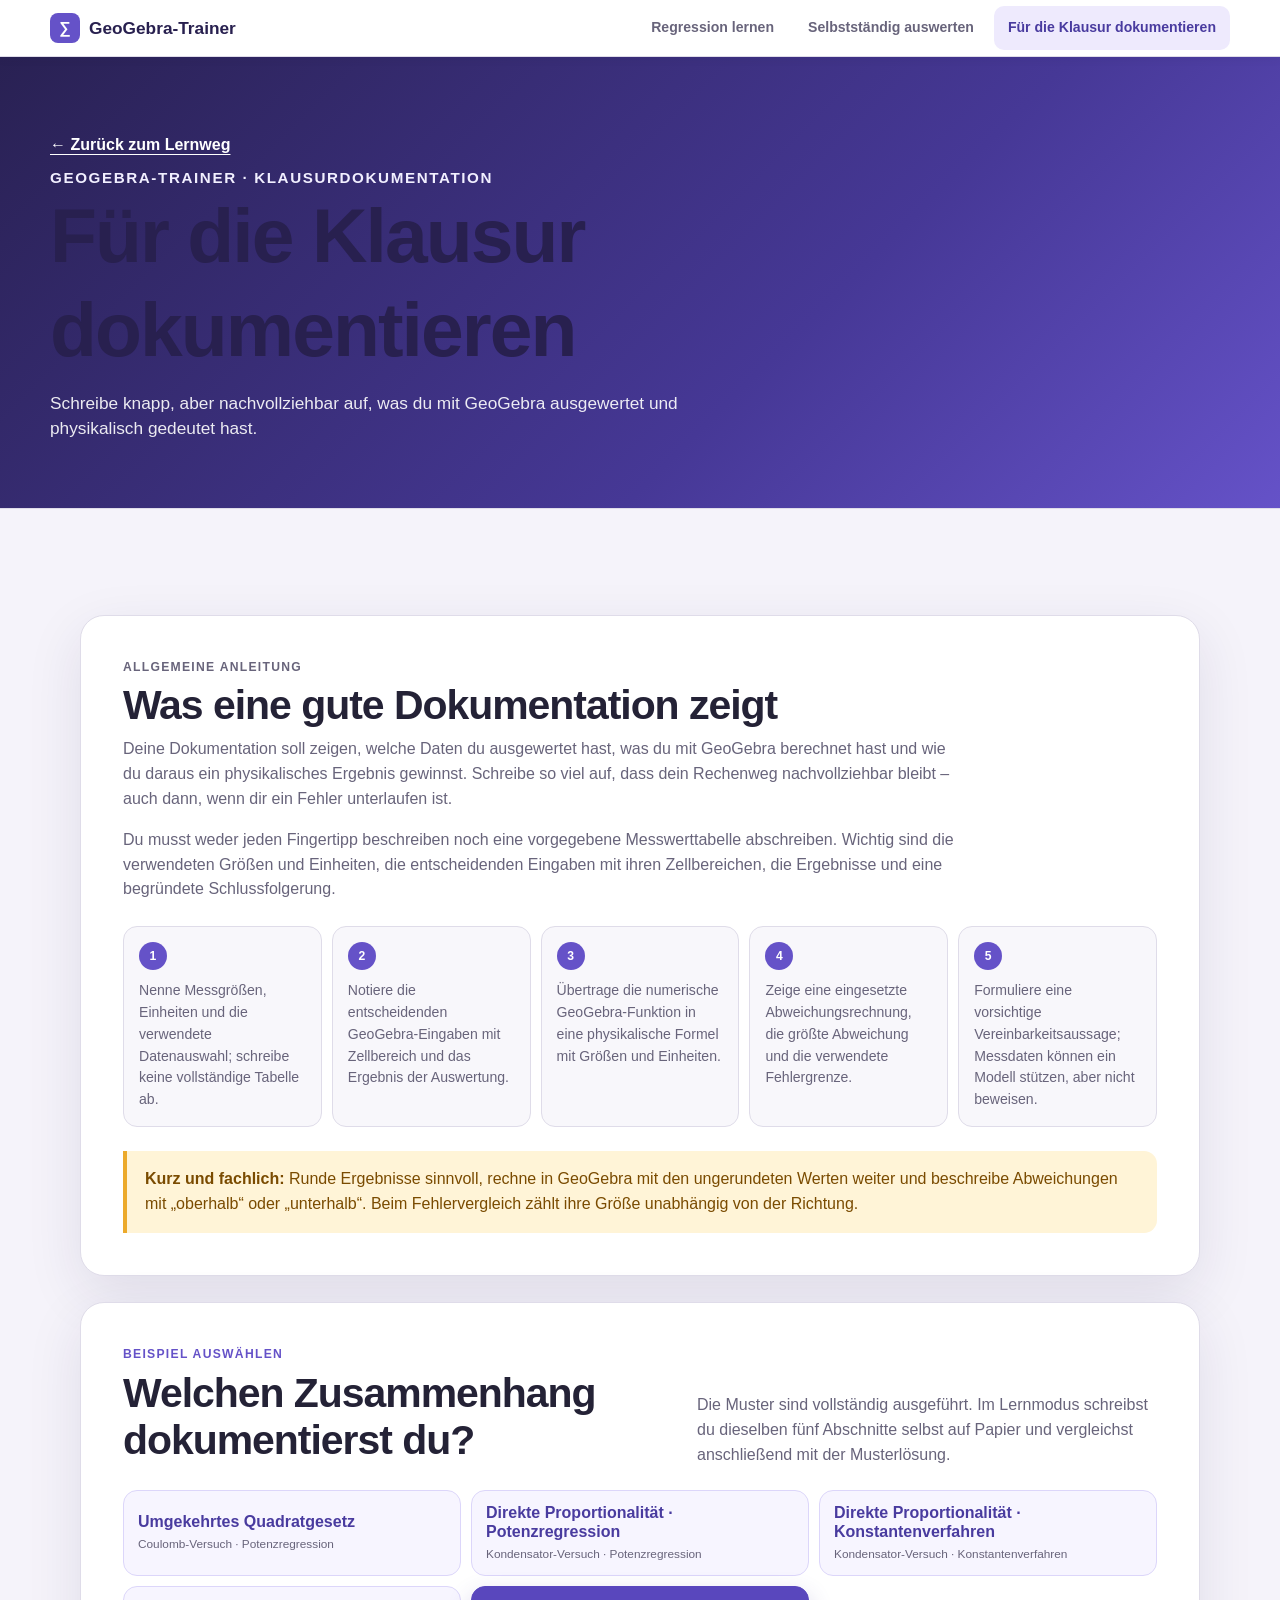
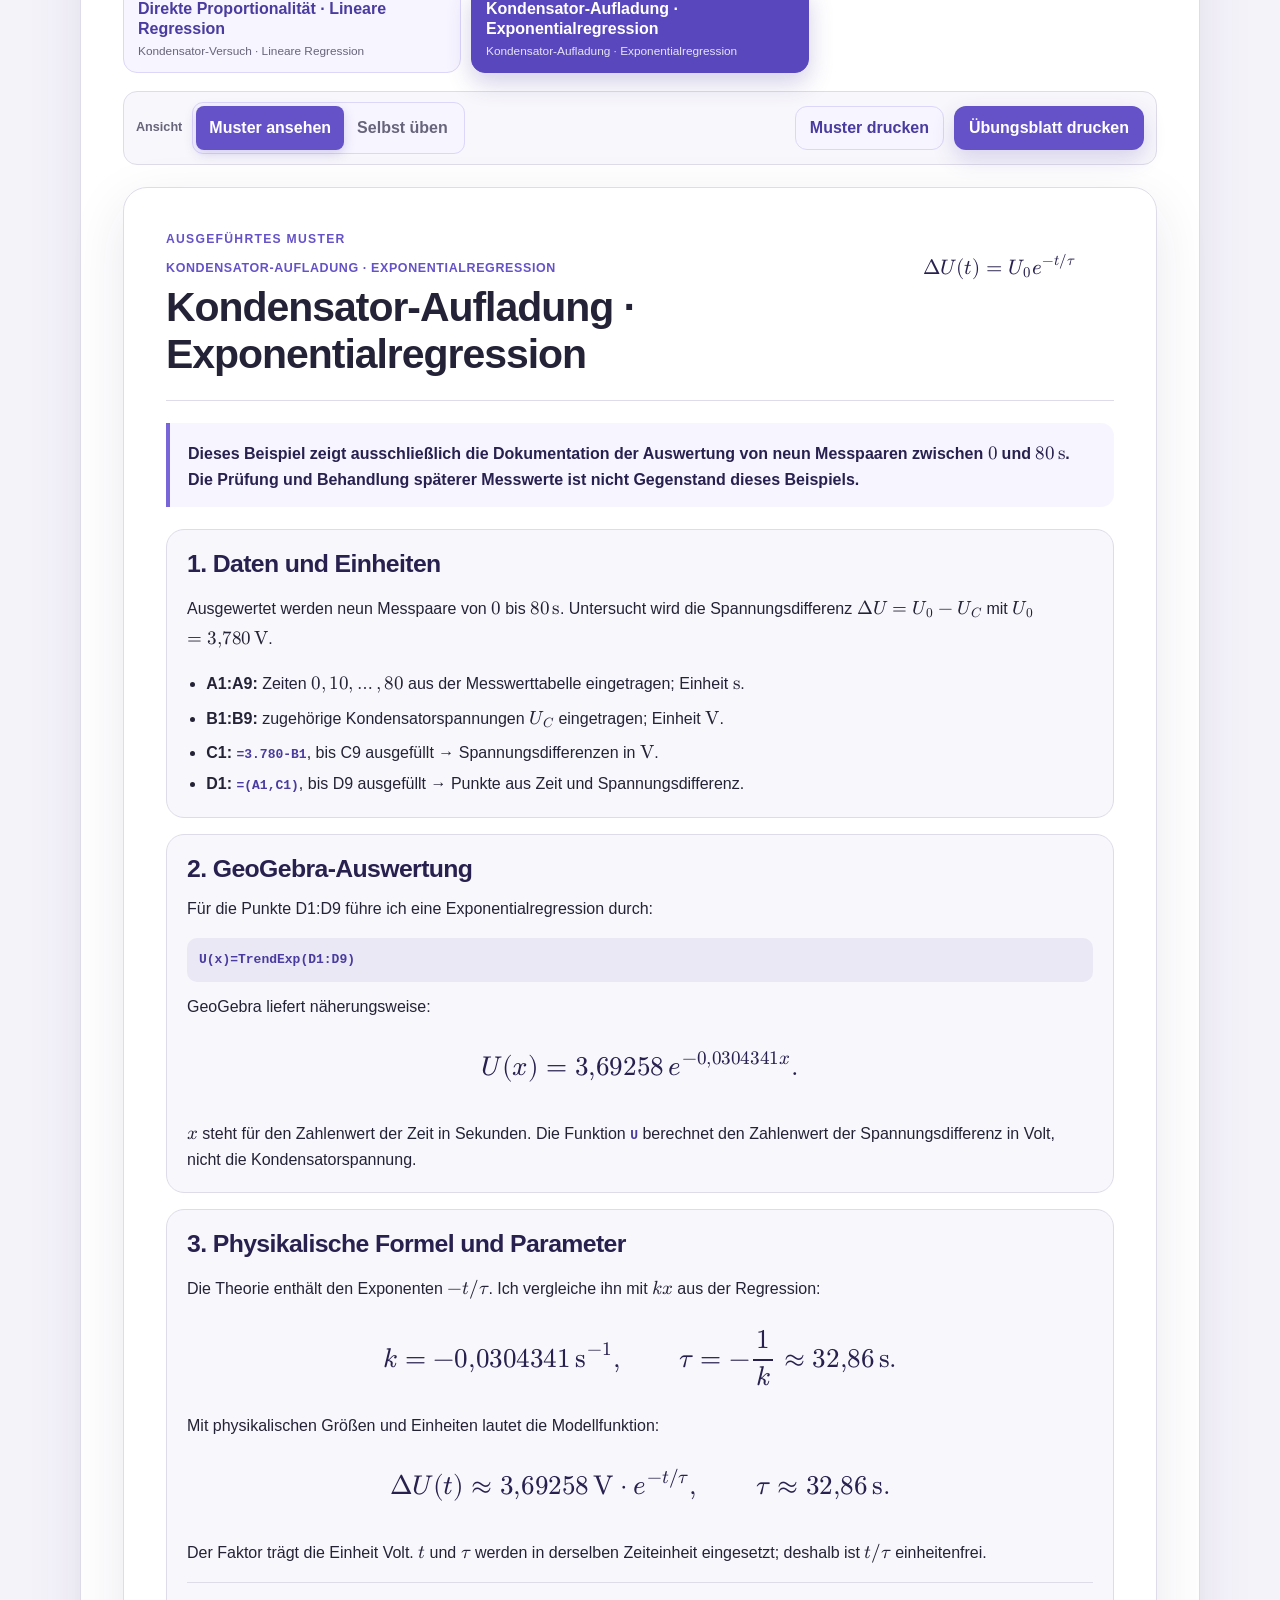
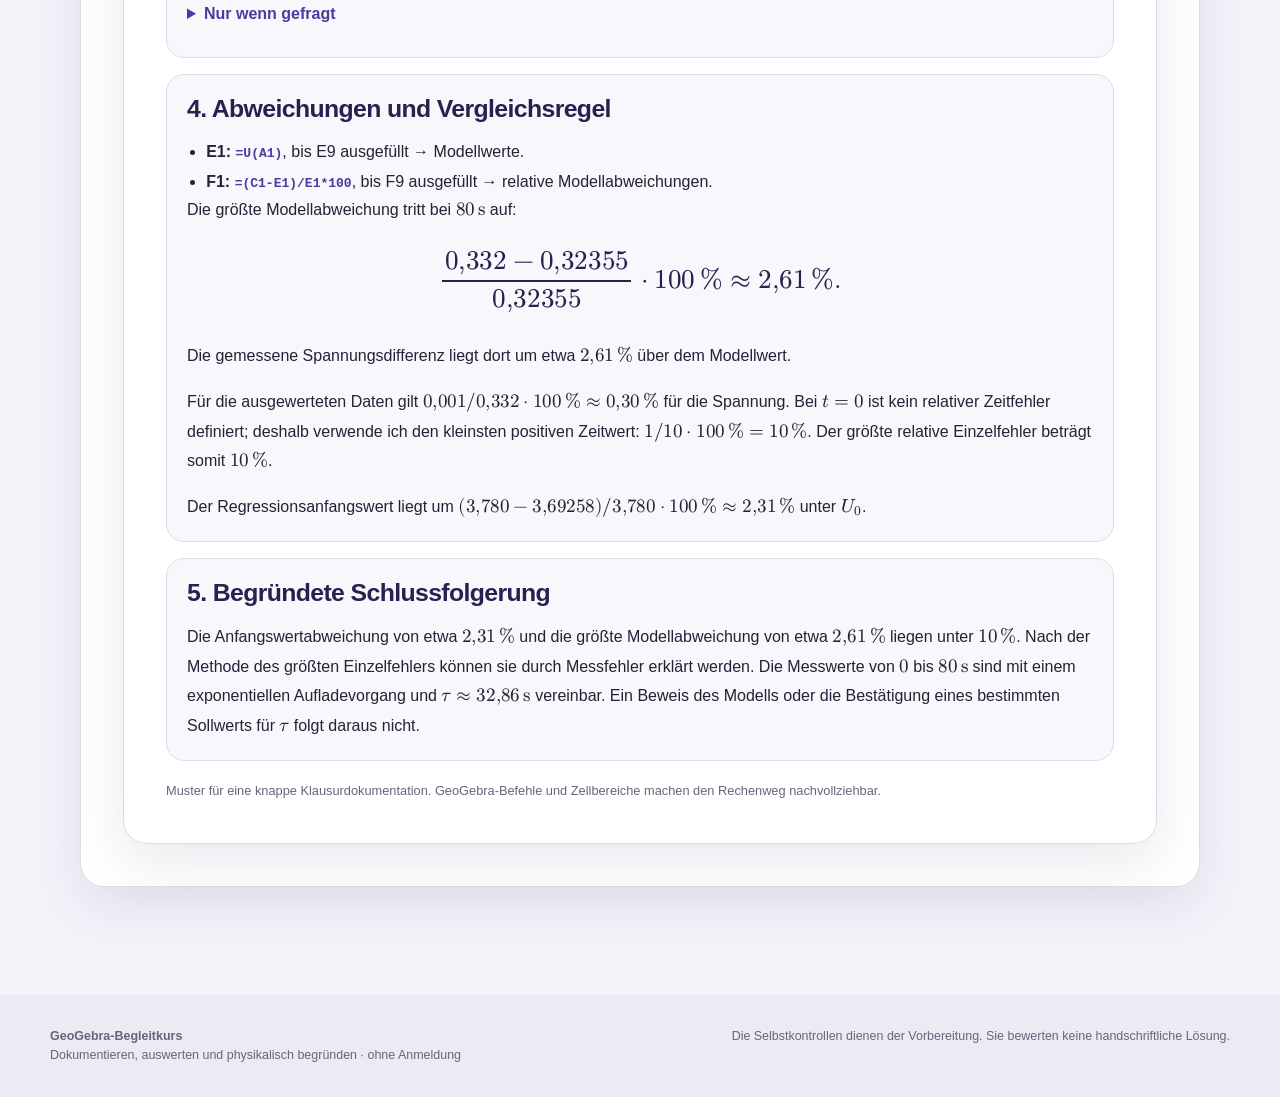
==== commit f61250ea: "Neuüberarbeitung des Aufbaus." ====
--- a/dokumentation.html
+++ b/dokumentation.html
@@ -6,19 +6,29 @@
   <meta name="theme-color" content="#6552c8">
   <meta name="robots" content="noindex, nofollow, noarchive, nosnippet, noimageindex">
   <meta name="description" content="Kompakte Klausurdokumentationen zu fünf GeoGebra-Auswertungswegen in der Physik.">
-  <title>So dokumentierst du in der Klausur · GeoGebra-Begleitkurs</title>
+  <title>GeoGebra-Trainer · Für die Klausur dokumentieren</title>
   <link rel="preload" href="./assets/vendor/mathjax/tex-chtml.js" as="script">
   <link rel="stylesheet" href="./style.css">
 </head>
 <body class="documentation-page" data-print-target="screen" data-math-state="loading">
   <a class="skip-link" href="#main">Zum Inhalt springen</a>
 
+  <nav class="site-nav" aria-label="Hauptnavigation">
+    <div class="wrap site-nav-inner">
+      <a class="nav-brand" href="./index.html"><span class="brand-mark" aria-hidden="true">∑</span> GeoGebra-Trainer</a>
+      <ul class="nav-menu">
+        <li><a class="nav-link" data-nav="learn" href="./index.html">Regression lernen</a></li>
+        <li><a class="nav-link" data-nav="practice" href="./selbst-auswerten.html">Selbstständig auswerten</a></li>
+        <li><a class="nav-link" data-nav="documentation" href="./dokumentation.html" aria-current="page">Für die Klausur dokumentieren</a></li>
+      </ul>
+    </div>
+  </nav>
+
   <header class="documentation-header">
     <div class="wrap documentation-header-inner">
-      <a id="documentationBack" class="documentation-back" href="./index.html#course">← Zum GeoGebra-Begleitkurs</a>
-      <p class="brand-line"><span class="brand-mark" aria-hidden="true">Σ</span> GeoGebra-Begleitkurs</p>
-      <p class="eyebrow">Für die Klausur</p>
-      <h1>So dokumentierst du in der Klausur</h1>
+      <a id="documentationBack" class="documentation-back" href="./index.html#course">← Zurück zum Lernweg</a>
+      <p class="eyebrow">GeoGebra-Trainer · Klausurdokumentation</p>
+      <h1>Für die Klausur dokumentieren</h1>
       <p>Schreibe knapp, aber nachvollziehbar auf, was du mit GeoGebra ausgewertet und physikalisch gedeutet hast.</p>
     </div>
   </header>
--- a/style.css
+++ b/style.css
@@ -51,31 +51,104 @@
 .skip-link { position: fixed; z-index: 1000; top: 12px; left: 12px; transform: translateY(-160%); border-radius: 8px; padding: 10px 14px; background: var(--surface); color: var(--violet-800); font-weight: 800; }
 .skip-link:focus { transform: translateY(0); }
 
-.site-header {
-  position: relative;
-  overflow: hidden;
-  padding: clamp(42px, 8vw, 88px) 0 clamp(54px, 8vw, 92px);
-  background: radial-gradient(circle at 90% 15%, rgba(159, 141, 235, 0.28), transparent 28%), radial-gradient(circle at 15% 90%, rgba(120, 101, 216, 0.2), transparent 32%), linear-gradient(135deg, #292153 0%, #463896 56%, #6552c8 100%);
+/* Hauptnavigation */
+.site-nav {
+  position: sticky;
+  top: 0;
+  z-index: 1000;
+  background: rgba(255, 255, 255, 0.96);
+  border-bottom: 1px solid var(--border);
+  box-shadow: 0 2px 10px rgba(27, 20, 58, 0.05);
+  backdrop-filter: blur(8px);
+}
+.site-nav-inner {
+  display: flex;
+  flex-wrap: wrap;
+  align-items: center;
+  justify-content: space-between;
+  gap: 12px 20px;
+  min-height: 56px;
+  padding-block: 6px;
+}
+.nav-brand {
+  display: inline-flex;
+  align-items: center;
+  gap: 9px;
+  color: var(--violet-950);
+  font-weight: 850;
+  font-size: 1.08rem;
+  text-decoration: none;
+}
+.nav-brand .brand-mark {
+  display: inline-grid;
+  width: 30px;
+  height: 30px;
+  place-items: center;
+  border-radius: 8px;
+  background: var(--violet-600);
   color: #fff;
-}
-
-.site-header::after { position: absolute; right: -80px; bottom: -160px; width: 420px; height: 420px; border: 1px solid rgba(255, 255, 255, 0.14); border-radius: 50%; content: ""; }
-.hero-grid { position: relative; z-index: 1; display: grid; grid-template-columns: minmax(0, 1.5fr) minmax(300px, 0.75fr); gap: clamp(32px, 6vw, 80px); align-items: center; }
-.brand-line { display: flex; align-items: center; gap: 10px; margin-bottom: 40px; font-weight: 800; }
-.brand-mark { display: inline-grid; width: 34px; height: 34px; place-items: center; border: 1px solid rgba(255, 255, 255, 0.35); border-radius: 10px; background: rgba(255, 255, 255, 0.13); font-size: 1.25rem; }
+  font-size: 1rem;
+}
+.nav-menu {
+  display: flex;
+  flex-wrap: wrap;
+  align-items: center;
+  gap: 6px;
+  margin: 0;
+  padding: 0;
+  list-style: none;
+}
+.nav-link {
+  display: inline-flex;
+  align-items: center;
+  min-height: 44px;
+  padding: 8px 14px;
+  border-radius: 10px;
+  color: var(--muted);
+  font-size: 0.88rem;
+  font-weight: 800;
+  text-decoration: none;
+  transition: color 140ms ease, background 140ms ease;
+}
+.nav-link:hover {
+  color: var(--violet-950);
+  background: var(--violet-50);
+}
+.nav-link[aria-current="page"] {
+  background: var(--violet-100);
+  color: var(--violet-800);
+}
+
+/* Schmaler Kopf auf allen Arbeitsseiten (Titel <= 2.25rem) */
+.site-header, .documentation-header, .method-header, .practice-header {
+  padding: 22px 0 18px;
+  border-bottom: 1px solid var(--border);
+  background: var(--surface);
+  margin-bottom: 24px;
+}
+.site-header h1, .documentation-header h1, .method-header h1, .practice-header h1 {
+  font-size: clamp(1.45rem, 3.2vw, 2.25rem);
+  max-width: 100%;
+  margin: 0 0 6px;
+  color: var(--violet-950);
+  line-height: 1.22;
+}
+.site-header .header-lead, .documentation-header p, .method-header p, .practice-header p {
+  max-width: 720px;
+  margin: 0;
+  color: var(--muted);
+  font-size: 0.95rem;
+  line-height: 1.45;
+}
+
 .eyebrow, .mini-label, .setup-kicker, .step-eyebrow { margin-bottom: 6px; color: var(--violet-600); font-size: 0.76rem; font-weight: 850; letter-spacing: 0.105em; text-transform: uppercase; }
-.site-header .eyebrow { color: #f1efff; }
-.hero-lead { max-width: 720px; margin-bottom: 28px; color: rgba(255, 255, 255, 0.94); font-size: clamp(1.05rem, 2vw, 1.28rem); }
-.hero-actions, .row-actions, .summary-actions { display: flex; flex-wrap: wrap; gap: 12px; align-items: center; }
 
 .button { display: inline-flex; min-height: 48px; align-items: center; justify-content: center; border: 1px solid transparent; border-radius: 12px; padding: 11px 18px; text-decoration: none; font-weight: 800; cursor: pointer; transition: transform 160ms ease, background 160ms ease, border-color 160ms ease, box-shadow 160ms ease; }
 .button:hover { transform: translateY(-1px); }
 .button:active { transform: translateY(0); }
 .button.primary { background: var(--violet-600); color: #fff; box-shadow: 0 9px 22px rgba(85, 67, 178, 0.2); }
 .button.primary:hover { background: var(--violet-800); }
-.site-header .button.primary { background: #fff; color: var(--violet-950); box-shadow: 0 12px 35px rgba(20, 14, 55, 0.25); }
 .button.secondary { border-color: var(--violet-200); background: var(--violet-50); color: var(--violet-800); }
-.site-header .button.secondary { border-color: rgba(255, 255, 255, 0.35); background: rgba(255, 255, 255, 0.09); color: #fff; }
 .button.light { background: #fff; color: var(--violet-800); }
 .button.compact { min-height: 44px; padding: 8px 14px; }
 .button.wide { width: 100%; margin-top: 18px; }
@@ -83,30 +156,125 @@
 
 .button:focus-visible, .text-button:focus-visible, .copy-button:focus-visible, .figure-button:focus-visible, .step-nav button:focus-visible, .mode-switch button:focus-visible, .glossary-button:focus-visible, .method-back-link:focus-visible, .source-link a:focus-visible, .shared-method-link a:focus-visible, input:focus-visible, select:focus-visible, textarea:focus-visible, summary:focus-visible, .dialog-close:focus-visible { outline: 3px solid #f4b942; outline-offset: 3px; }
 
-.hero-facts { display: flex; flex-wrap: wrap; gap: 8px 24px; margin: 24px 0 0; padding: 0; color: rgba(255, 255, 255, 0.9); font-size: 0.9rem; list-style: none; }
-.hero-facts li::before { margin-right: 8px; color: #cbc2ff; content: "•"; }
-.setup-card { padding: clamp(24px, 4vw, 34px); border: 1px solid rgba(255, 255, 255, 0.28); border-radius: var(--radius-xl); background: rgba(25, 18, 70, 0.28); box-shadow: 0 24px 70px rgba(17, 11, 51, 0.18); backdrop-filter: blur(12px); }
-.setup-kicker { color: #f1efff; }
-.setup-card h2 { margin-bottom: 24px; font-size: 1.55rem; }
-.setup-list { display: grid; gap: 18px; margin: 0; padding: 0; list-style: none; }
-.setup-list li { display: grid; grid-template-columns: 38px 1fr; gap: 12px; align-items: start; }
-.setup-list > li > span { display: grid; width: 36px; height: 36px; place-items: center; border: 1px solid rgba(255, 255, 255, 0.32); border-radius: 50%; color: #fff; font-weight: 850; }
-.setup-list strong, .setup-list small { display: block; }
-.setup-list small { margin-top: 2px; color: rgba(255, 255, 255, 0.9); font-size: 0.86rem; }
-.privacy-note { margin: 24px 0 0; padding-top: 18px; border-top: 1px solid rgba(255, 255, 255, 0.24); color: rgba(255, 255, 255, 0.9); font-size: 0.82rem; }
-
-.course-picker { padding-top: clamp(54px, 8vw, 92px); }
-.course-section, .summary-section { padding-block: clamp(54px, 8vw, 92px); }
-.course-choice-grid { display: grid; grid-template-columns: minmax(0, 0.9fr) minmax(0, 1.25fr); gap: 18px; }
-.course-choice-group { border: 1px solid var(--border); border-radius: var(--radius-xl); padding: clamp(22px, 4vw, 32px); background: var(--surface); box-shadow: var(--shadow); }
-.course-choice-group.inverse { border-top: 5px solid var(--violet-600); }
-.course-choice-group.proportional { border-top: 5px solid #238260; }
-.course-choice-group.charging { grid-column: 1 / -1; display: grid; grid-template-columns: minmax(0, 1fr) minmax(280px, 0.7fr); align-items: center; gap: 28px; border-top: 5px solid #2573a8; }
-.course-choice-group.charging .course-choice-button { border-color: #9ecbe4; background: #eef7fc; color: #164f75; }
-.course-choice-group.charging .course-choice-button[aria-pressed="true"] { border-color: #1e648f; background: #1e648f; color: #fff; }
-.course-choice-group.charging > div > p:not(.mini-label, .choice-equation) { color: var(--muted); }
-.course-choice-group > p:not(.mini-label, .choice-equation) { color: var(--muted); }
-.choice-equation { margin: 14px 0; color: var(--violet-950); font-size: clamp(1.6rem, 4vw, 2.4rem); font-weight: 850; letter-spacing: -0.03em; }
+/* Resume Card bei vorhandenem Lernfortschritt */
+.course-resume-card {
+  display: flex;
+  flex-wrap: wrap;
+  align-items: center;
+  justify-content: space-between;
+  gap: 16px;
+  margin-bottom: 28px;
+  border: 2px solid var(--violet-300);
+  border-radius: var(--radius-xl);
+  padding: 18px 22px;
+  background: linear-gradient(135deg, var(--violet-50) 0%, #fff 100%);
+  box-shadow: 0 8px 24px rgba(73, 59, 159, 0.08);
+}
+.resume-info h3 { margin: 2px 0 4px; font-size: 1.15rem; color: var(--violet-950); }
+.resume-info p { margin: 0; color: var(--muted); font-size: 0.88rem; }
+.resume-actions { display: flex; flex-wrap: wrap; gap: 10px; align-items: center; }
+
+/* Neue Methoden-Übersicht */
+.course-picker { padding-top: 12px; }
+.course-section, .summary-section { padding-block: 20px; }
+.course-methods-grid {
+  display: grid;
+  grid-template-columns: repeat(auto-fit, minmax(280px, 1fr));
+  gap: 18px;
+  margin-bottom: 22px;
+}
+.course-method-card {
+  display: flex;
+  flex-direction: column;
+  border: 1px solid var(--border);
+  border-radius: var(--radius-xl);
+  padding: 22px;
+  background: var(--surface);
+  box-shadow: var(--shadow);
+}
+.course-method-card.linear { border-top: 5px solid #238260; }
+.course-method-card.power { border-top: 5px solid var(--violet-600); }
+.course-method-card.exponential { border-top: 5px solid #2573a8; }
+.course-method-card.constants { border-top: 5px solid #b87333; background: #fffdf9; }
+.method-card-header { margin-bottom: 12px; }
+.method-pill {
+  display: inline-block;
+  padding: 4px 10px;
+  border-radius: 99px;
+  background: var(--violet-100);
+  color: var(--violet-800);
+  font-size: 0.74rem;
+  font-weight: 850;
+  letter-spacing: 0.04em;
+  text-transform: uppercase;
+  margin-bottom: 8px;
+}
+.method-pill.auxiliary {
+  background: #fdf0e6;
+  color: #9c4b12;
+}
+.course-method-card h3 {
+  margin: 0 0 6px;
+  font-size: 1.12rem;
+  color: var(--violet-950);
+}
+.method-equation {
+  margin: 8px 0 12px;
+  color: var(--violet-950);
+  font-size: 1.35rem;
+  font-weight: 850;
+}
+.method-desc {
+  color: var(--muted);
+  font-size: 0.88rem;
+  line-height: 1.45;
+  margin: 0 0 18px;
+  flex: 1;
+}
+.method-card-footer { margin-top: auto; }
+.qu-alternative-banner {
+  border: 1px solid #c7e1d5;
+  border-radius: 14px;
+  padding: 14px 18px;
+  background: #f0f8f4;
+  color: #17543d;
+  font-size: 0.88rem;
+  line-height: 1.45;
+  margin: 18px 0 24px;
+}
+.qu-alternative-banner strong { display: block; margin-bottom: 4px; color: #0e3b2a; }
+.qu-alternative-banner p { margin: 0; }
+
+/* Workspace Top Bar */
+.workspace-top-bar {
+  display: flex;
+  align-items: center;
+  justify-content: space-between;
+  gap: 12px;
+  margin-bottom: 18px;
+  padding-bottom: 14px;
+  border-bottom: 1px solid var(--border);
+}
+.active-course-badge {
+  display: inline-flex;
+  align-items: center;
+  padding: 6px 12px;
+  border-radius: 99px;
+  background: var(--violet-100);
+  color: var(--violet-800);
+  font-size: 0.82rem;
+  font-weight: 800;
+}
+.summary-top-bar {
+  display: flex;
+  justify-content: flex-start;
+  margin-bottom: 18px;
+}
+.course-completion-actions {
+  display: flex;
+  justify-content: center;
+  margin: 28px 0 14px;
+}
 .choice-button-stack { display: grid; gap: 10px; }
 .course-choice-button { display: flex; width: 100%; min-height: 60px; align-items: center; justify-content: space-between; gap: 16px; border: 1px solid var(--violet-200); border-radius: 13px; padding: 12px 15px; background: var(--violet-50); color: var(--violet-800); text-align: left; cursor: pointer; }
 .course-choice-button span, .course-choice-button small { display: block; }
@@ -118,10 +286,24 @@
 .choice-status { min-height: 1.5em; margin: 14px 0 0; color: var(--green); font-weight: 750; }
 .section-heading { display: grid; grid-template-columns: minmax(0, 1fr) minmax(260px, 460px); gap: 30px; align-items: end; margin-bottom: 28px; }
 .section-intro { margin-bottom: 4px; color: var(--muted); }
-.learning-map { display: grid; grid-template-columns: repeat(auto-fit, minmax(126px, 1fr)); gap: 8px; margin: 0 0 18px; padding: 0; list-style: none; }
-.learning-map li { position: relative; display: flex; min-height: 48px; gap: 8px; align-items: center; border: 1px solid var(--border); border-radius: 12px; padding: 8px 10px; background: rgba(255, 255, 255, 0.72); color: var(--muted); font-size: 0.77rem; font-weight: 750; }
-.learning-map li:not(:last-child)::after { position: absolute; z-index: 1; top: 50%; right: -8px; width: 8px; height: 1px; background: var(--violet-200); content: ""; }
-.learning-map li span { display: grid; width: 26px; height: 26px; flex: 0 0 26px; place-items: center; border-radius: 50%; background: var(--violet-100); color: var(--violet-800); font-size: 0.72rem; font-weight: 900; }
+.learning-map { display: grid; grid-template-columns: repeat(auto-fit, minmax(140px, 1fr)); gap: 10px; margin: 0 0 20px; padding: 0; list-style: none; }
+.learning-map-item { position: relative; list-style: none; }
+.learning-map-btn { display: flex; width: 100%; min-height: 54px; gap: 10px; align-items: center; border: 1px solid var(--border); border-radius: 12px; padding: 8px 12px; background: rgba(255, 255, 255, 0.72); color: var(--muted); text-align: left; cursor: pointer; transition: all 0.15s ease; }
+.learning-map-btn:hover { background: #fff; border-color: var(--violet-300); }
+.learning-map-item.is-active .learning-map-btn { border-color: var(--violet-600); background: #fff; box-shadow: 0 0 0 2px var(--violet-200); color: var(--violet-950); }
+.learning-map-item.complete .learning-map-btn { border-color: #bce2c9; background: rgba(235, 248, 242, 0.6); }
+.learning-map-number { display: grid; width: 28px; height: 28px; flex: 0 0 28px; place-items: center; border-radius: 50%; background: var(--violet-100); color: var(--violet-800); font-size: 0.75rem; font-weight: 900; }
+.learning-map-item.complete .learning-map-number { background: var(--mint); color: var(--green); }
+.learning-map-item.is-active .learning-map-number { background: var(--violet-600); color: #fff; }
+.learning-map-content { display: flex; flex-direction: column; min-width: 0; }
+.learning-map-label { font-size: 0.78rem; font-weight: 800; line-height: 1.25; overflow: hidden; text-overflow: ellipsis; }
+.learning-map-status { font-size: 0.68rem; color: var(--muted); margin-top: 2px; }
+.learning-map-item.complete .learning-map-status { color: var(--green); font-weight: 700; }
+.learning-map-item.is-active .learning-map-status { color: var(--violet-700); font-weight: 700; }
+
+.step-nav-group-header { padding: 12px 10px 4px; font-size: 0.72rem; font-weight: 850; text-transform: uppercase; letter-spacing: 0.05em; color: var(--muted); list-style: none; }
+.step-nav-group-header.is-active { color: var(--violet-700); }
+
 .course-tools { display: flex; flex-wrap: wrap; gap: 14px; align-items: center; justify-content: space-between; margin-bottom: 22px; border: 1px solid var(--border); border-radius: 14px; padding: 10px 12px; background: var(--surface); }
 .mode-control { display: flex; flex-wrap: wrap; gap: 10px; align-items: center; }
 .mode-label { color: var(--muted); font-size: 0.79rem; font-weight: 800; }
@@ -129,7 +311,7 @@
 .mode-switch button { min-height: 44px; border: 0; border-radius: 8px; padding: 8px 13px; background: transparent; color: var(--muted); font-weight: 800; cursor: pointer; }
 .mode-switch button[aria-pressed="true"] { background: var(--violet-600); color: #fff; box-shadow: 0 4px 12px rgba(85, 67, 178, 0.22); }
 .glossary-button { min-height: 44px; border: 1px solid var(--violet-200); border-radius: 10px; padding: 8px 14px; background: #fff; color: var(--violet-800); font-weight: 800; cursor: pointer; }
-.course-shell { display: grid; grid-template-columns: 245px minmax(0, 1fr); gap: 22px; align-items: start; }
+.course-shell { display: grid; grid-template-columns: 255px minmax(0, 1fr); gap: 22px; align-items: start; }
 .course-rail { position: sticky; top: 18px; min-width: 0; }
 .progress-card, .lesson-card, .summary-sheet { border: 1px solid var(--border); background: var(--surface); box-shadow: var(--shadow); }
 .progress-card { margin-bottom: 12px; border-radius: var(--radius-lg); padding: 16px; }
@@ -158,12 +340,32 @@
 .step-goal { max-width: 700px; margin: 12px 0 0; color: var(--muted); font-size: 1.05rem; }
 .state-badge, .summary-status { flex: 0 0 auto; border-radius: 99px; padding: 7px 11px; background: var(--surface-soft); color: var(--muted); font-size: 0.76rem; font-weight: 850; }
 .state-badge.complete, .summary-status.complete { background: var(--mint); color: var(--green); }
-.lesson-grid { display: grid; grid-template-columns: minmax(280px, 0.85fr) minmax(340px, 1.15fr); gap: clamp(24px, 4vw, 44px); padding: clamp(24px, 4vw, 42px); }
+.lesson-grid { display: grid; grid-template-columns: minmax(0, 0.85fr) minmax(0, 1.15fr); gap: clamp(24px, 4vw, 44px); padding: clamp(24px, 4vw, 42px); }
 .lesson-grid.no-images { grid-template-columns: minmax(0, 780px); }
-.why-block { margin-bottom: 28px; border-left: 4px solid var(--violet-500); border-radius: 0 var(--radius-md) var(--radius-md) 0; padding: 18px 20px; background: var(--violet-50); }
+.lesson-flow { display: grid; gap: 26px; padding: clamp(24px, 4vw, 42px); }
+.lesson-flow > .checkpoint,
+.lesson-flow > .remember-box,
+.lesson-flow > .shared-requirement-card { margin-left: 0; margin-right: 0; }
+.lesson-flow > .lesson-footer { padding-left: 0; padding-right: 0; padding-bottom: 0; }
+
+.result-recognition-box { border: 1px solid var(--violet-200); border-radius: var(--radius-md); padding: 16px 20px; background: #fbf9ff; border-left: 4px solid var(--violet-600); }
+.result-recognition-header { display: flex; align-items: center; gap: 10px; margin-bottom: 8px; }
+.result-recognition-icon { font-size: 1.2rem; line-height: 1; }
+.result-recognition-heading { margin: 0; font-size: 1rem; color: var(--violet-950); font-weight: 800; }
+.result-recognition-text { margin: 0; color: var(--ink); font-size: 0.95rem; line-height: 1.5; }
+
+.optional-checkpoint-box { margin-top: 16px; margin-bottom: 16px; border: 1px dashed var(--violet-300); border-radius: 12px; padding: 10px 14px; background: rgba(255, 255, 255, 0.6); }
+.optional-checkpoint-summary { font-size: 0.85rem; font-weight: 800; color: var(--violet-800); cursor: pointer; padding: 6px 0; }
+.optional-checkpoint-fields { margin-top: 12px; }
+
+.explanation-depth-box { border: 1px solid var(--border); border-radius: var(--radius-lg); padding: 14px 18px; background: var(--surface-soft); }
+.explanation-depth-summary { font-size: 0.95rem; font-weight: 850; color: var(--violet-850); cursor: pointer; padding: 6px 0; }
+.explanation-depth-body { display: grid; gap: 20px; margin-top: 18px; }
+
+.why-block { margin-bottom: 0; border-left: 4px solid var(--violet-500); border-radius: 0 var(--radius-md) var(--radius-md) 0; padding: 18px 20px; background: var(--violet-50); }
 .why-block h3, .concept-block h3, .example-block h3 { margin-bottom: 9px; }
 .why-block p:last-child, .example-block p:last-child { margin-bottom: 0; }
-.depth-content { display: grid; gap: 20px; margin-bottom: 30px; }
+.depth-content { display: grid; gap: 20px; margin-bottom: 0; }
 .concept-block, .example-block { border: 1px solid var(--border); border-radius: var(--radius-md); padding: 18px 20px; background: var(--surface-soft); }
 .concept-list { display: grid; gap: 12px; margin: 14px 0 0; }
 .concept-list div { display: grid; grid-template-columns: minmax(0, 0.36fr) minmax(0, 1fr); gap: 14px; padding-top: 12px; border-top: 1px solid var(--border); }
@@ -214,6 +416,56 @@
 .shared-requirement-card.complete { border-color: #bce2c9; background: var(--mint); }
 .shared-requirement-card h3, .shared-requirement-card p:last-child { margin-bottom: 0; }
 .shared-requirement-card p:last-child { color: var(--muted); }
+
+.shared-requirement-card.shared-error-module {
+  display: flex;
+  flex-direction: column;
+  align-items: stretch;
+  gap: 16px;
+  padding: clamp(20px, 3vw, 28px);
+}
+.shared-module-header { display: flex; flex-direction: column; gap: 4px; }
+.shared-module-header h3 { margin: 0; }
+.shared-method-summary {
+  background: rgba(255, 255, 255, 0.75);
+  padding: 14px 16px;
+  border-radius: var(--radius-md);
+  border-left: 4px solid var(--violet-600);
+  font-size: 0.95rem;
+}
+.shared-method-summary p { margin: 0 0 8px 0; }
+.shared-method-summary p:last-child { margin-bottom: 0; }
+.shared-method-assumptions { font-weight: 600; color: var(--violet-900); }
+.shared-method-details {
+  border: 1px solid var(--violet-200);
+  border-radius: var(--radius-md);
+  background: rgba(255, 255, 255, 0.85);
+  padding: 10px 14px;
+}
+.shared-method-details summary { font-weight: 700; cursor: pointer; color: var(--violet-800); }
+.shared-method-details-content { margin-top: 12px; font-size: 0.92rem; }
+.shared-method-details-content ol { padding-left: 20px; margin: 8px 0; display: grid; gap: 6px; }
+.shared-method-status-badge {
+  padding: 10px 14px;
+  border-radius: var(--radius-md);
+  font-weight: 650;
+  font-size: 0.9rem;
+}
+.shared-method-status-badge.pending {
+  background: #fffbeb;
+  color: #92400e;
+  border: 1px solid #fde68a;
+}
+.shared-method-status-badge.complete {
+  background: var(--mint);
+  color: var(--green);
+  border: 1px solid #bce2c9;
+}
+.shared-method-form { display: flex; flex-direction: column; gap: 14px; }
+.shared-method-form .checkpoint-fields { margin-bottom: 0; }
+.shared-method-reference { margin-top: 8px; margin-bottom: 0; }
+.shared-method-reference a { display: inline-block; font-size: 0.9rem; }
+
 
 .checkpoint { margin: 0 clamp(24px, 4vw, 42px) clamp(24px, 4vw, 42px); border: 1px solid var(--violet-200); border-radius: var(--radius-lg); padding: clamp(20px, 3vw, 28px); background: linear-gradient(135deg, #f7f5ff 0%, #f1edff 100%); }
 .checkpoint-heading { display: flex; gap: 12px; align-items: center; }
@@ -248,6 +500,13 @@
 .feedback.good { background: var(--mint); color: var(--green); }
 .feedback.bad { background: var(--red-100); color: var(--red-700); }
 .feedback.warn { background: var(--amber-100); color: var(--amber-700); }
+
+.phase-doc-hint { display: flex; flex-wrap: wrap; align-items: center; justify-content: space-between; gap: 12px; margin: 0 clamp(24px, 4vw, 42px) 20px; border: 1px solid var(--violet-200); border-radius: var(--radius-md); padding: 14px 18px; background: var(--violet-50); }
+.phase-doc-hint p { margin: 0; color: var(--violet-950); font-size: 0.9rem; }
+.phase-doc-hint strong { color: var(--violet-800); }
+.phase-doc-btn { display: inline-flex; align-items: center; min-height: 44px; padding: 8px 16px; border: 1px solid var(--violet-400); border-radius: var(--radius-sm); background: #fff; color: var(--violet-700); font-size: 0.88rem; font-weight: 750; text-decoration: none; transition: background 0.15s ease, border-color 0.15s ease; }
+.phase-doc-btn:hover { background: var(--violet-100); border-color: var(--violet-600); color: var(--violet-900); }
+
 .lesson-footer { display: flex; justify-content: space-between; gap: 12px; padding: 0 clamp(24px, 4vw, 42px) clamp(24px, 4vw, 42px); }
 
 .completion-banner { display: grid; grid-template-columns: auto 1fr auto; gap: 20px; align-items: center; margin-top: 24px; border-radius: var(--radius-xl); padding: clamp(22px, 4vw, 32px); background: linear-gradient(135deg, var(--violet-950), var(--violet-700)); color: #fff; box-shadow: var(--shadow); }
@@ -263,8 +522,7 @@
 .data-table th, .data-table td { border-bottom: 1px solid var(--border); padding: 10px 12px; text-align: right; }
 .data-table th:first-child, .data-table td:first-child { text-align: left; }
 .data-table thead th { background: #f1eff6; color: #514d60; font-size: 0.79rem; letter-spacing: 0.035em; text-transform: uppercase; }
-.data-table tbody tr:last-child td { border-bottom: 0; }
-.data-table tbody tr.excluded-data-row { background: #fff2ef; color: #8b2f22; text-decoration: line-through; text-decoration-thickness: 1px; }
+.data-table tbody tr.flagged-data-row, .data-table tbody tr.excluded-data-row { background: #fdf6ee; color: #7a4b00; }
 .summary-section { padding-bottom: 100px; }
 .summary-sheet { border-radius: var(--radius-xl); padding: clamp(24px, 5vw, 48px); }
 .summary-header { display: flex; gap: 20px; align-items: start; justify-content: space-between; margin-bottom: 26px; padding-bottom: 22px; border-bottom: 1px solid var(--border); }
@@ -411,6 +669,60 @@
 .worksheet-lines { min-height: 33mm; margin-top: 12px; background: repeating-linear-gradient(to bottom, transparent 0, transparent 8mm, #c9c5d6 8.15mm, transparent 8.4mm); }
 .documentation-footer { margin-top: 0; }
 
+/* Practice Page (selbst-auswerten.html) */
+.practice-main { max-width: 1080px; padding-block: clamp(32px, 5vw, 64px); display: grid; gap: 32px; }
+.task-choice-list { display: grid; grid-template-columns: repeat(auto-fit, minmax(240px, 1fr)); gap: 14px; margin-top: 18px; }
+.task-choice-btn { display: flex; flex-direction: column; gap: 4px; min-height: 64px; border: 2px solid var(--border); border-radius: var(--radius-lg); padding: 14px 18px; background: #fff; text-align: left; cursor: pointer; transition: all 0.15s ease; }
+.task-choice-btn:hover { border-color: var(--violet-300); background: var(--surface-soft); }
+.task-choice-btn[aria-selected="true"] { border-color: var(--violet-700); background: var(--violet-700); color: #fff; box-shadow: 0 8px 24px rgba(73, 59, 159, 0.22); }
+.task-choice-btn span { font-weight: 850; font-size: 1.05rem; }
+.task-choice-btn small { color: var(--muted); font-size: 0.85rem; }
+.task-choice-btn[aria-selected="true"] small { color: rgba(255, 255, 255, 0.88); }
+.task-choice-btn:focus-visible { outline: 3px solid #f4b942; outline-offset: 3px; }
+
+.cheat-sheet-box { border: 1px solid var(--violet-300); border-radius: var(--radius-lg); background: #fbfaff; padding: 12px 18px; }
+.cheat-sheet-summary { font-weight: 850; color: var(--violet-850); cursor: pointer; padding: 6px 0; min-height: 44px; display: flex; align-items: center; }
+.cheat-sheet-content { margin-top: 14px; padding-top: 14px; border-top: 1px solid var(--violet-100); }
+.cheat-sheet-list { display: grid; gap: 12px; margin: 0; }
+.cheat-sheet-item { display: grid; grid-template-columns: minmax(180px, 260px) 1fr; gap: 14px; align-items: baseline; }
+.cheat-sheet-item code { font-size: 0.95rem; font-weight: 850; color: var(--violet-800); background: var(--violet-100); padding: 4px 8px; border-radius: 6px; }
+.cheat-sheet-item dd { margin: 0; color: var(--ink); font-size: 0.92rem; }
+
+.practice-task-card { border: 1px solid var(--border); border-radius: var(--radius-xl); background: #fff; box-shadow: var(--shadow); padding: clamp(24px, 4vw, 42px); display: grid; gap: 28px; }
+.practice-task-header { display: grid; gap: 8px; }
+.dataset-badge { width: fit-content; border-radius: 99px; padding: 4px 12px; background: var(--violet-100); color: var(--violet-800); font-size: 0.78rem; font-weight: 850; text-transform: uppercase; letter-spacing: 0.04em; }
+.practice-subtitle { font-size: 1.15rem; font-weight: 800; color: var(--violet-900); margin: 0; }
+.practice-desc { color: var(--muted); margin: 0; }
+
+.practice-table-section h3, .practice-assignment-section h3, .practice-hints-section h3, .practice-form-section h3, .practice-self-check-section h3 { margin-bottom: 12px; color: var(--violet-950); }
+.practice-assignment-text { font-size: 1.02rem; line-height: 1.6; margin-bottom: 14px; }
+.practice-assumptions-box { border-left: 4px solid var(--violet-600); border-radius: 0 var(--radius-md) var(--radius-md) 0; padding: 14px 18px; background: var(--violet-50); }
+.practice-assumptions-box h4 { margin: 0 0 6px; color: var(--violet-950); font-size: 0.95rem; }
+.practice-assumptions-box p { margin: 0; color: var(--ink); font-size: 0.92rem; }
+
+.practice-hint-box { border: 1px solid var(--border); border-radius: var(--radius-md); padding: 10px 16px; background: var(--surface-soft); margin-bottom: 8px; }
+.practice-hint-summary { font-weight: 850; color: var(--violet-800); cursor: pointer; padding: 6px 0; min-height: 44px; display: flex; align-items: center; }
+.practice-hint-list { margin: 10px 0 6px; padding-left: 20px; display: grid; gap: 6px; color: var(--ink); font-size: 0.92rem; }
+
+.practice-form { display: grid; gap: 20px; }
+.form-intro { color: var(--muted); margin-bottom: 16px; font-size: 0.92rem; }
+
+.self-check-intro { color: var(--muted); margin-bottom: 14px; font-size: 0.92rem; }
+.self-check-list { display: grid; gap: 10px; margin-bottom: 14px; }
+.self-check-item { display: flex; gap: 12px; align-items: center; min-height: 44px; padding: 10px 14px; border: 1px solid var(--border); border-radius: var(--radius-md); background: var(--surface-soft); cursor: pointer; font-size: 0.95rem; font-weight: 750; color: var(--ink); }
+.self-check-item input[type="checkbox"] { width: 22px; height: 22px; accent-color: var(--violet-600); cursor: pointer; }
+.self-check-notice { color: var(--muted); font-size: 0.85rem; margin: 0; }
+
+.practice-doc-link-section { padding-top: 10px; border-top: 1px solid var(--border); }
+
+@media (max-width: 1080px) {
+  .course-shell { grid-template-columns: 1fr; }
+  .course-rail { position: static; }
+  .step-nav { display: flex; overflow-x: auto; padding: 2px 2px 10px; scroll-snap-type: x proximity; }
+  .step-nav li { flex: 0 0 156px; scroll-snap-align: start; }
+  .course-rail > .text-button { width: auto; }
+}
+
 @media (max-width: 960px) {
   .hero-grid, .section-heading, .lesson-grid, .course-choice-grid, .course-choice-group.charging { grid-template-columns: 1fr; }
   .course-choice-group.charging { grid-column: auto; }
@@ -450,6 +762,8 @@
   .state-badge { width: max-content; }
   .lesson-grid, .lesson-header, .lesson-footer { padding-right: 18px; padding-left: 18px; }
   .checkpoint { margin-right: 18px; margin-left: 18px; padding-right: 18px; padding-left: 18px; }
+  .phase-doc-hint { margin-right: 18px; margin-left: 18px; flex-direction: column; align-items: stretch; }
+  .phase-doc-btn { justify-content: center; }
   .formula-block { align-items: stretch; }
   .copy-button { min-width: 88px; }
   .step-images, .checkpoint-fields, .student-fields, .summary-grid, .competence-list, .glossary-list { grid-template-columns: 1fr; }
@@ -484,11 +798,11 @@
   .summary-grid > section, .summary-conclusion { break-inside: avoid; border: 1px solid #bbb; background: #fff !important; }
   .competence-summary { break-inside: avoid; border: 1px solid #bbb; }
   .summary-checklist { gap: 3px; }
-  .summary-checklist li, .competence-list li { font-size: 8.5pt; }
+  .summary-checklist li, .competence-list li { font-size: 9pt; }
   .summary-header { margin-bottom: 7mm; }
   .summary-header h3 { font-size: 22pt; }
   .summary-status, .summary-checklist li.complete::before { border: 1px solid #777; background: #fff !important; color: #111 !important; }
-  .print-footnote { margin-top: 8mm; }
+  .print-footnote { margin-top: 8mm; font-size: 9pt; }
   mjx-container { max-width: 100% !important; overflow: visible !important; }
 
   body.documentation-page[data-print-target="model"] .documentation-header,
@@ -514,16 +828,17 @@
   body.documentation-page[data-print-target="model"] .documentation-model-paper:not([hidden]) { display: block !important; border: 0; border-radius: 0; padding: 0; box-shadow: none; }
   body.documentation-page[data-print-target="model"] .documentation-paper-header { gap: 5mm; padding-bottom: 3mm; }
   body.documentation-page[data-print-target="model"] .documentation-paper-header h2 { font-size: 16pt; }
-  body.documentation-page[data-print-target="model"] .documentation-paper-equation { min-width: 0; font-size: 9pt; }
-  body.documentation-page[data-print-target="model"] .documentation-example-introduction { margin: 3mm 0; padding: 3mm 4mm; font-size: 8.5pt; }
+  body.documentation-page[data-print-target="model"] .documentation-paper-equation { min-width: 0; font-size: 10pt; }
+  body.documentation-page[data-print-target="model"] .documentation-example-introduction { margin: 3mm 0; padding: 3mm 4mm; font-size: 9.5pt; }
   body.documentation-page[data-print-target="model"] .documentation-model-sections { column-count: 2; column-gap: 7mm; }
-  body.documentation-page[data-print-target="model"] .documentation-section { break-inside: avoid; margin: 0 0 3mm; border: 1px solid #bbb; border-radius: 0; padding: 3mm; background: #fff; font-size: 7.6pt; }
-  body.documentation-page[data-print-target="model"] .documentation-section h3 { margin-bottom: 1.5mm; font-size: 9pt; }
+  body.documentation-page[data-print-target="model"] .documentation-section { break-inside: avoid; margin: 0 0 3.5mm; border: 1px solid #bbb; border-radius: 0; padding: 3mm; background: #fff; font-size: 10pt; line-height: 1.4; }
+  body.documentation-page[data-print-target="model"] .documentation-section h3 { margin-bottom: 1.5mm; font-size: 11pt; }
   body.documentation-page[data-print-target="model"] .documentation-section p { margin-bottom: 1.5mm; }
   body.documentation-page[data-print-target="model"] .documentation-section ul { margin: 1mm 0; }
-  body.documentation-page[data-print-target="model"] .documentation-section pre { margin: 1.5mm 0; padding: 1.5mm; font-size: 7pt; }
-  body.documentation-page[data-print-target="model"] .documentation-section .display-equation { margin: 1.5mm 0; font-size: 8pt; }
-  body.documentation-page[data-print-target="model"] .documentation-optional, body.documentation-page[data-print-target="model"] .documentation-paper-footnote { display: none !important; }
+  body.documentation-page[data-print-target="model"] .documentation-section pre { margin: 1.5mm 0; padding: 1.5mm; font-size: 9pt; }
+  body.documentation-page[data-print-target="model"] .documentation-section .display-equation { margin: 1.5mm 0; font-size: 10pt; }
+  body.documentation-page[data-print-target="model"] .documentation-optional { display: none !important; }
+  body.documentation-page[data-print-target="model"] .documentation-paper-footnote { display: block !important; margin-top: 4mm; font-size: 9pt; color: #444; }
 
   body.documentation-page[data-print-target="worksheet"] .documentation-main { width: 100%; max-width: none; margin: 0; padding: 0; }
   body.documentation-page[data-print-target="worksheet"] #documentationWorksheet { display: block !important; }
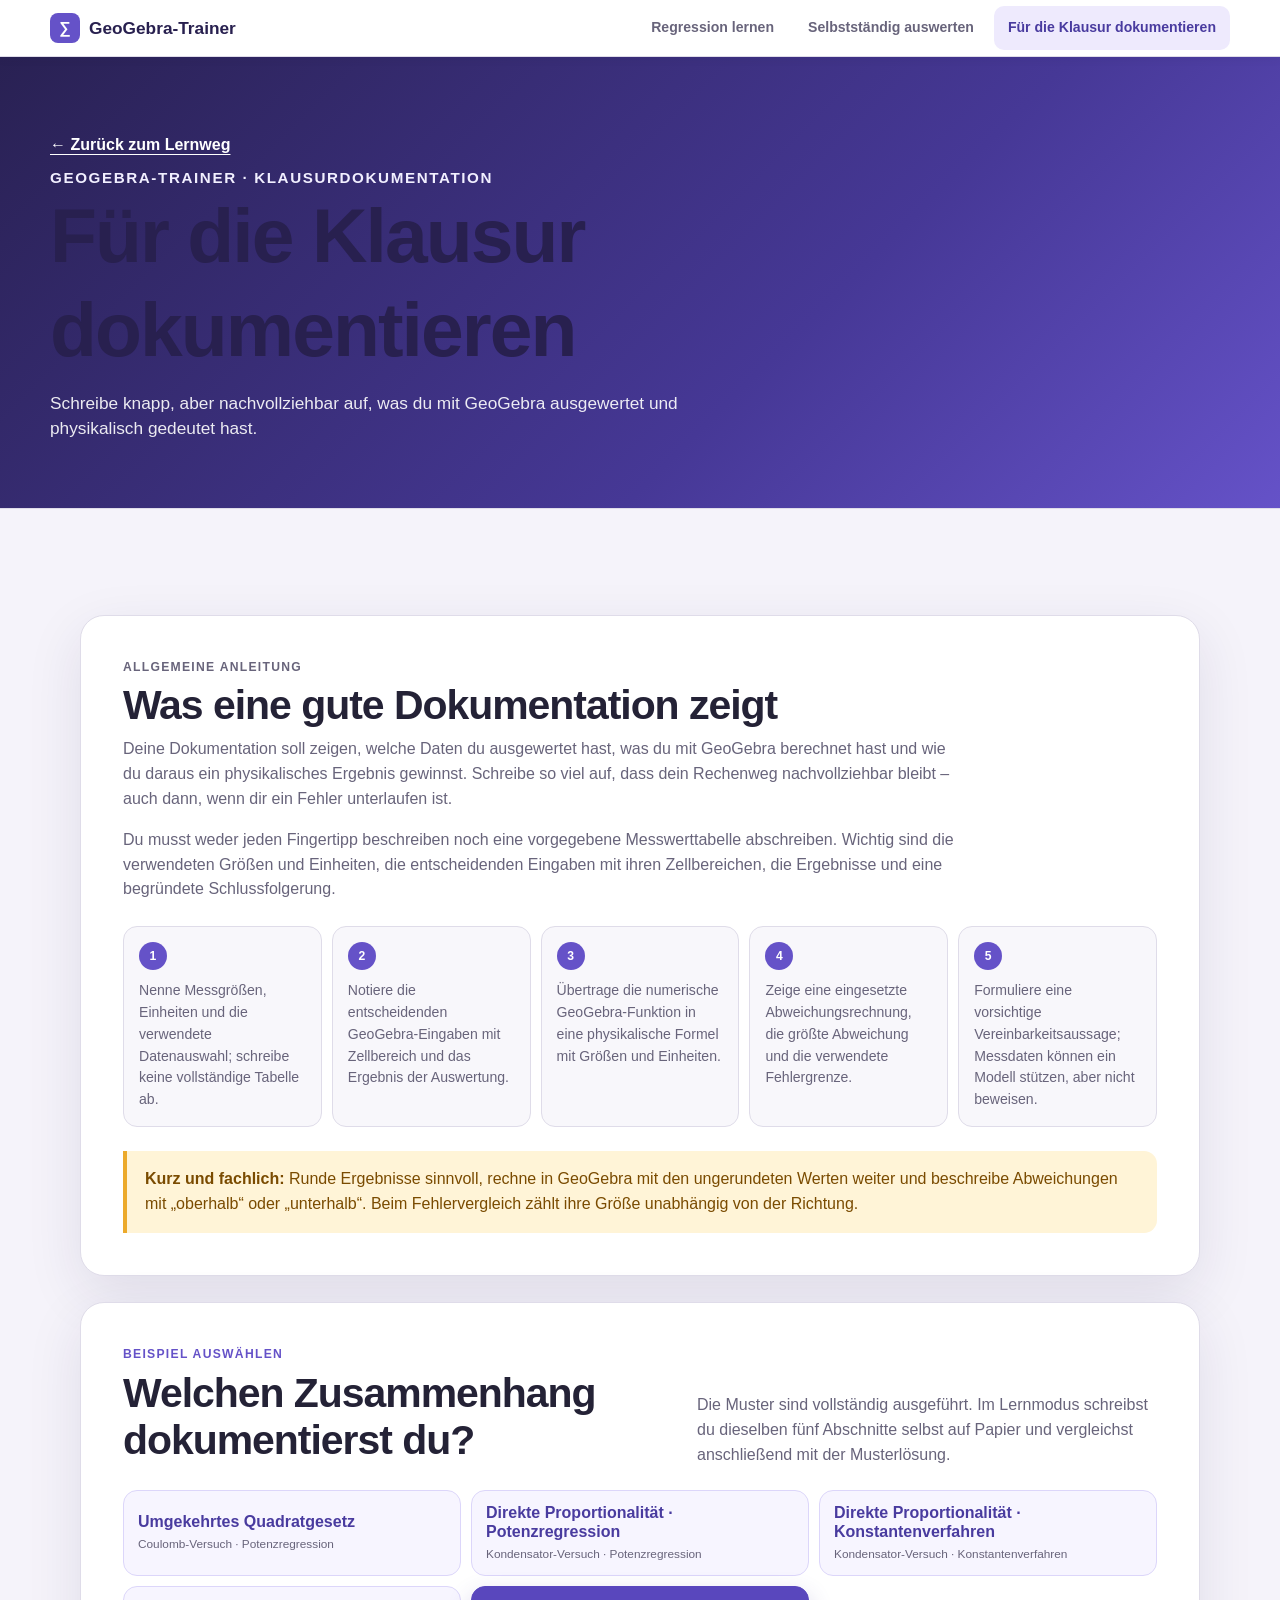
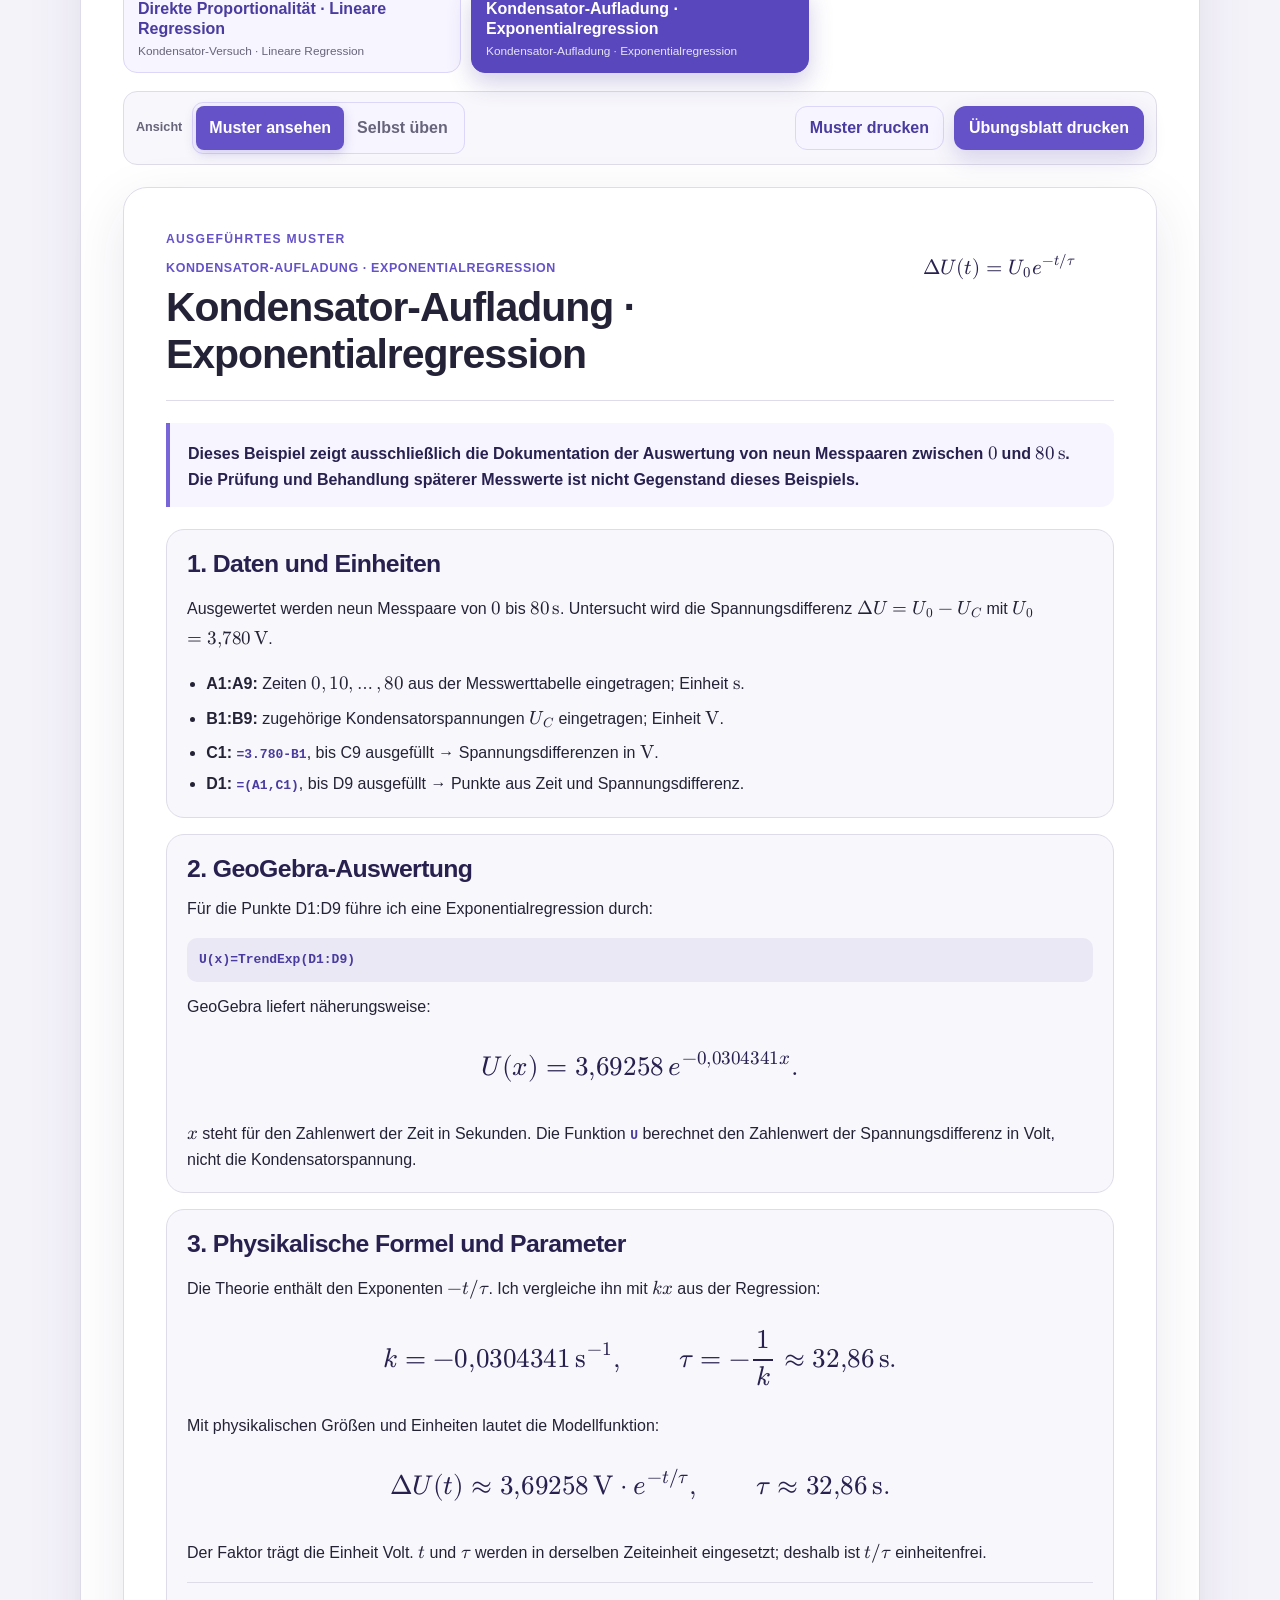
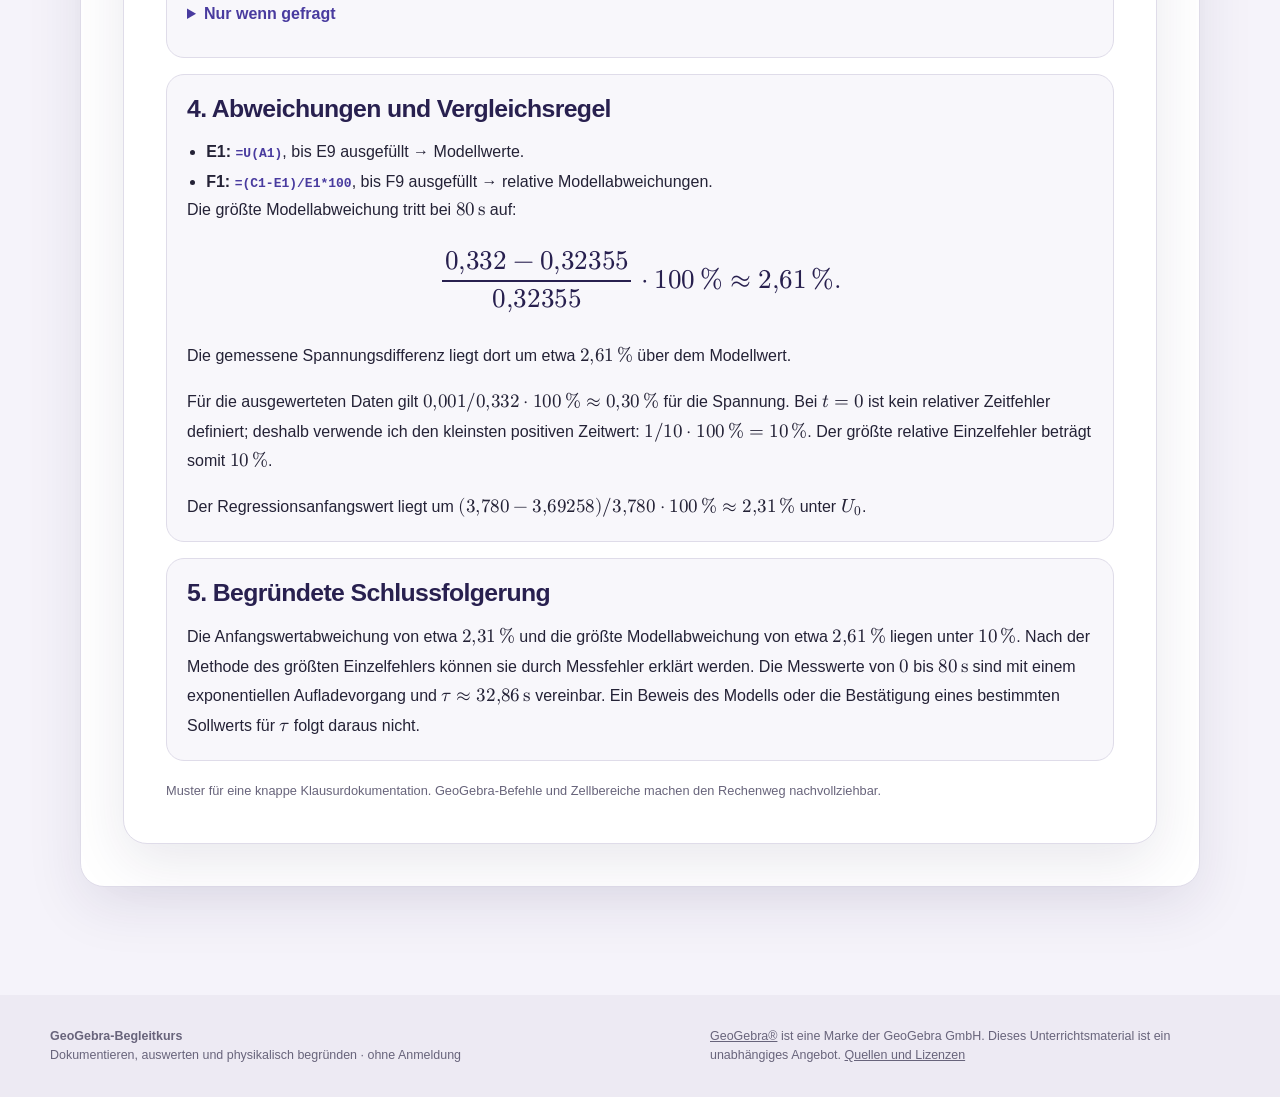
==== commit c4284a2b: "Weitere Überarbeitung." ====
--- a/dokumentation.html
+++ b/dokumentation.html
@@ -82,7 +82,7 @@
   <footer class="site-footer documentation-footer">
     <div class="wrap footer-inner">
       <p><strong>GeoGebra-Begleitkurs</strong><br>Dokumentieren, auswerten und physikalisch begründen · ohne Anmeldung</p>
-      <p>Die Selbstkontrollen dienen der Vorbereitung. Sie bewerten keine handschriftliche Lösung.</p>
+      <p><a href="https://www.geogebra.org/">GeoGebra®</a> ist eine Marke der GeoGebra GmbH. Dieses Unterrichtsmaterial ist ein unabhängiges Angebot. <a href="./THIRD_PARTY_NOTICES.md">Quellen und Lizenzen</a></p>
     </div>
   </footer>
 
--- a/style.css
+++ b/style.css
@@ -854,3 +854,28 @@
 
 mjx-container { max-width: 100%; }
 mjx-container[display="true"] { overflow-x: auto; overflow-y: hidden; padding-block: 0.2em; }
+
+/* Abschluss der Terra-Überarbeitung: kompakter Einstieg, optionale Hilfen und Druck. */
+.site-header { padding: clamp(20px, 4vw, 44px) 0; }
+.hero-grid { align-items: start; gap: clamp(20px, 4vw, 42px); }
+.hero-copy h1 { margin-bottom: 12px; font-size: clamp(1.75rem, 3.2vw, 2.5rem); }
+.hero-lead { max-width: 58ch; }
+.hero-facts { margin-top: 14px; }
+.setup-card { align-self: start; }
+.lesson-card { scroll-margin-top: 6rem; }
+.migration-notice { display: flex; align-items: center; justify-content: space-between; gap: 16px; margin: 0 0 16px; padding: 12px 16px; border: 1px solid var(--violet-200); border-radius: 12px; background: #fbf9ff; }
+.migration-notice p { margin: 0; }
+.step-image-help, .optional-extension { border: 1px solid var(--border); border-radius: var(--radius-md); background: #fbfaff; padding: 0 14px; }
+.step-image-help > summary, .optional-extension > summary { min-height: 44px; display: flex; align-items: center; font-weight: 750; cursor: pointer; }
+.step-images-help-list { display: grid; gap: 18px; padding: 0 0 14px; }
+.optional-extension > div { padding: 0 0 14px; }
+.optional-extension p { margin: 0 0 10px; }
+@media (max-width: 640px) {
+  .migration-notice { align-items: flex-start; flex-direction: column; }
+}
+@media print {
+  .site-nav, .summary-top-actions, .workspace-top-bar, .migration-notice, .course-tools, .summary-toggle-bar { display: none !important; }
+}
+.setup-card > summary { cursor: pointer; font-size: 1.1rem; font-weight: 800; }
+.setup-card > summary::marker { color: var(--violet-700); }
+.setup-card > summary .setup-kicker { display: block; margin-bottom: 3px; }
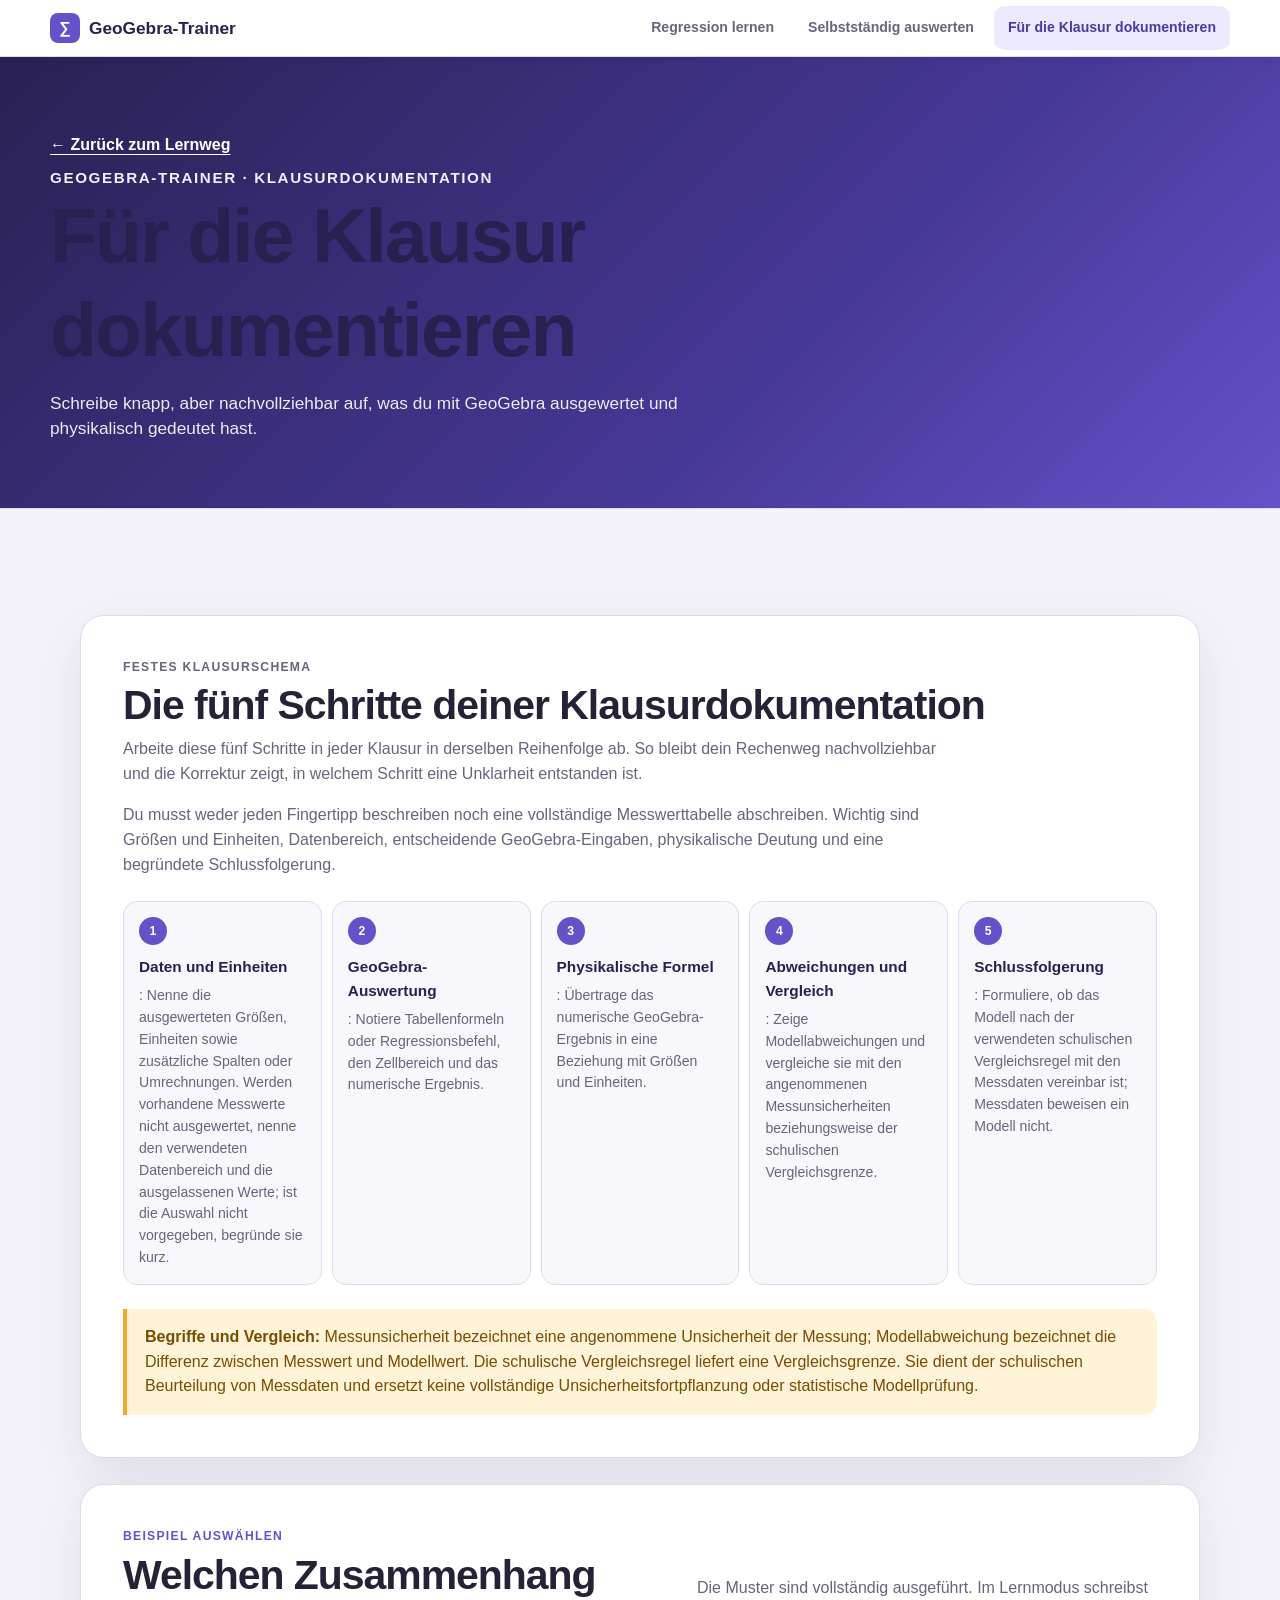
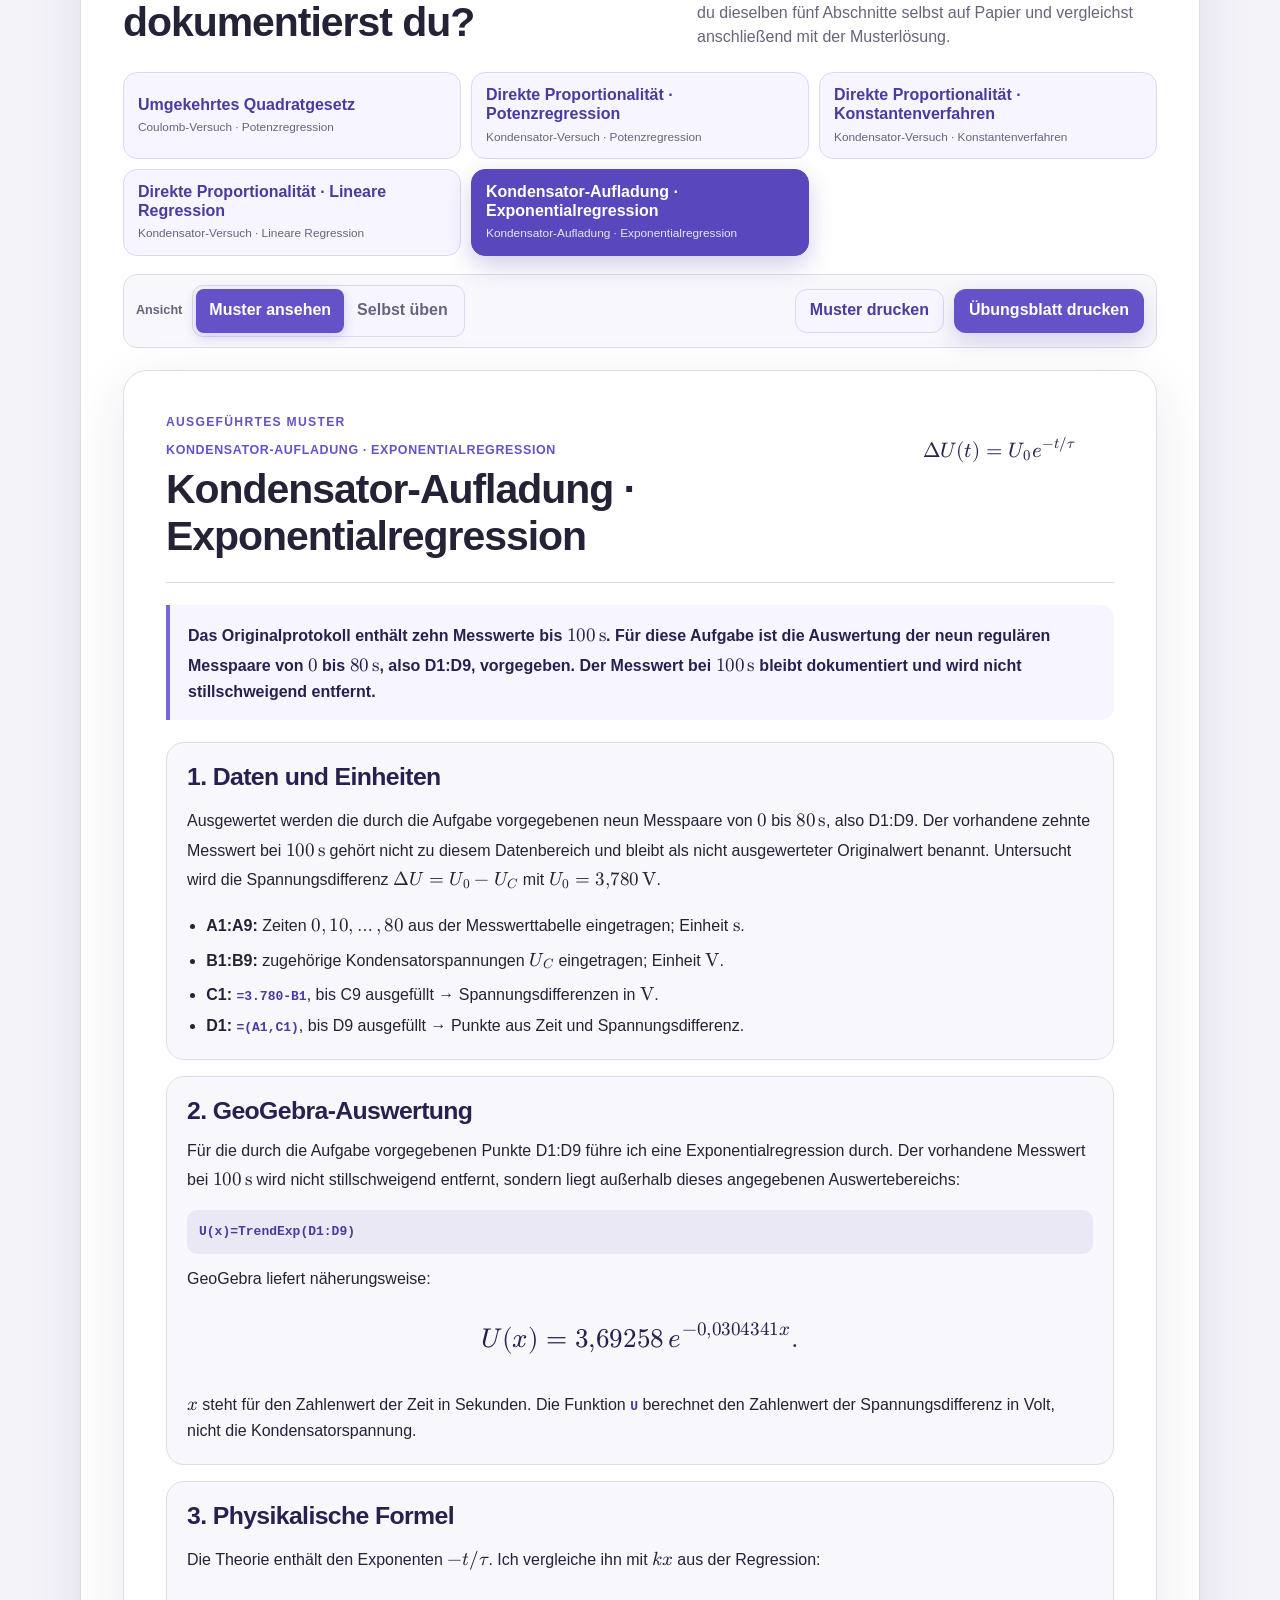
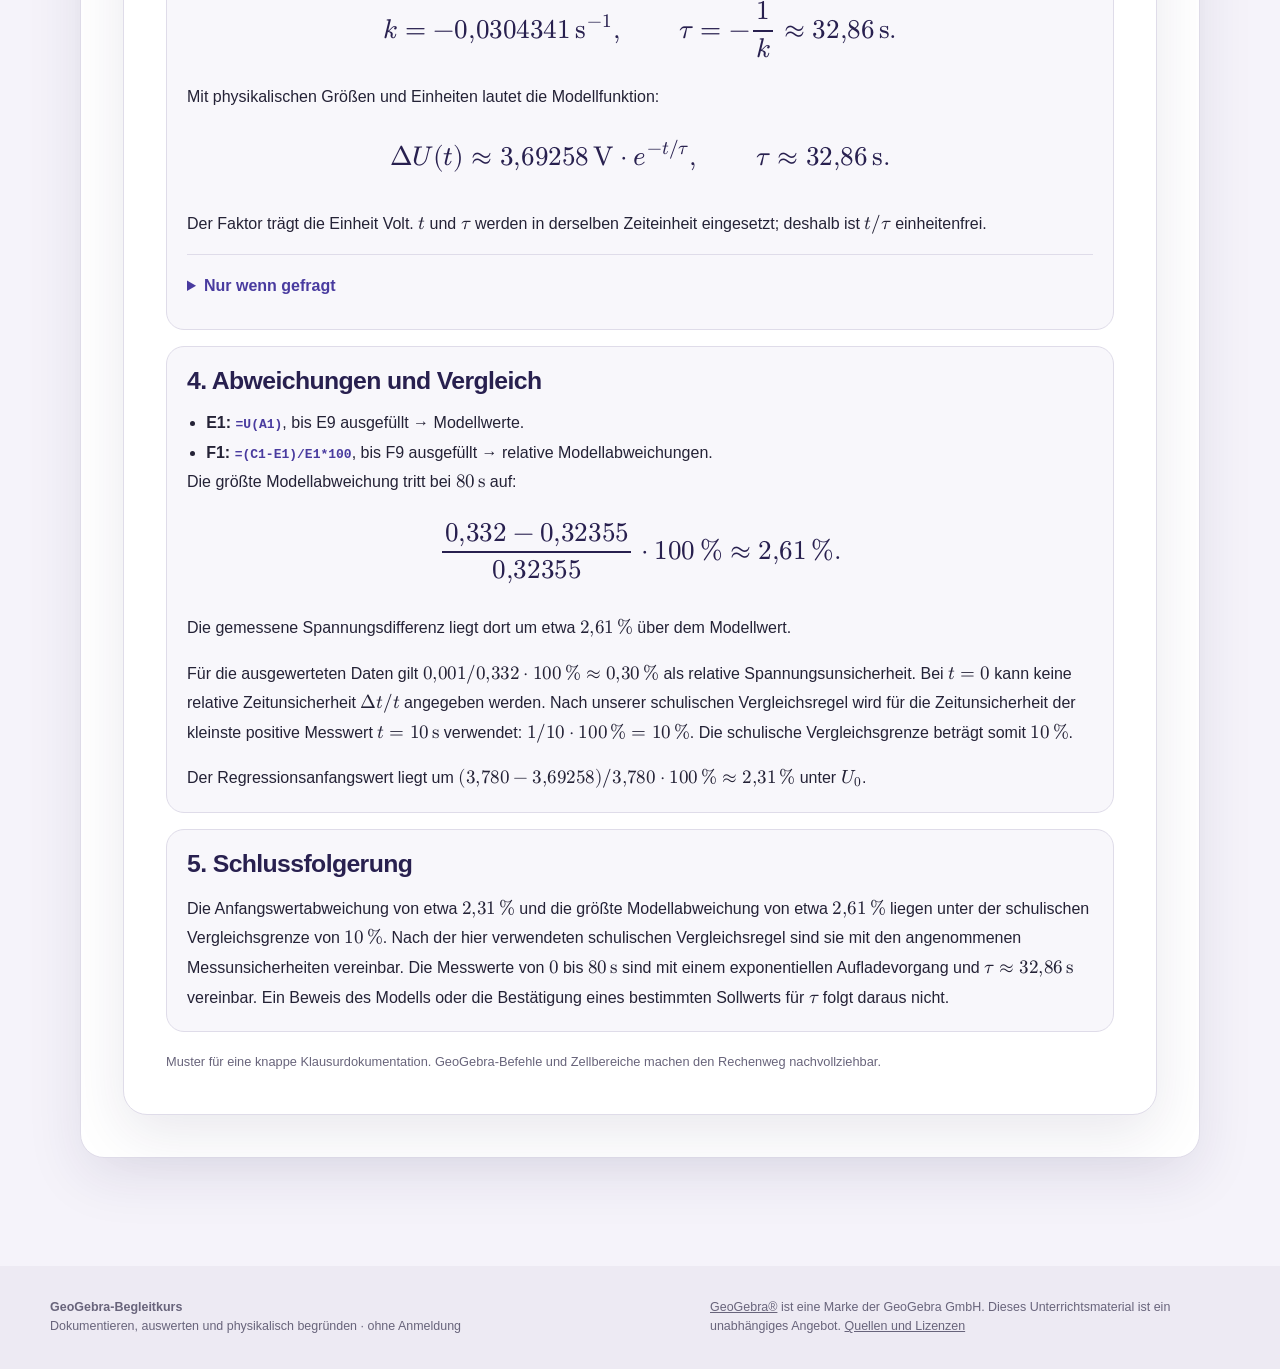
==== commit 64cfc67f: "Restarbeiten" ====
--- a/dokumentation.html
+++ b/dokumentation.html
@@ -35,13 +35,13 @@
 
   <main id="main" class="documentation-main wrap">
     <section class="documentation-intro" aria-labelledby="documentation-intro-title">
-      <p class="mini-label">Allgemeine Anleitung</p>
-      <h2 id="documentation-intro-title">Was eine gute Dokumentation zeigt</h2>
-      <p>Deine Dokumentation soll zeigen, welche Daten du ausgewertet hast, was du mit GeoGebra berechnet hast und wie du daraus ein physikalisches Ergebnis gewinnst. Schreibe so viel auf, dass dein Rechenweg nachvollziehbar bleibt – auch dann, wenn dir ein Fehler unterlaufen ist.</p>
-      <p>Du musst weder jeden Fingertipp beschreiben noch eine vorgegebene Messwerttabelle abschreiben. Wichtig sind die verwendeten Größen und Einheiten, die entscheidenden Eingaben mit ihren Zellbereichen, die Ergebnisse und eine begründete Schlussfolgerung.</p>
+      <p class="mini-label">Festes Klausurschema</p>
+      <h2 id="documentation-intro-title">Die fünf Schritte deiner Klausurdokumentation</h2>
+      <p>Arbeite diese fünf Schritte in jeder Klausur in derselben Reihenfolge ab. So bleibt dein Rechenweg nachvollziehbar und die Korrektur zeigt, in welchem Schritt eine Unklarheit entstanden ist.</p>
+      <p>Du musst weder jeden Fingertipp beschreiben noch eine vollständige Messwerttabelle abschreiben. Wichtig sind Größen und Einheiten, Datenbereich, entscheidende GeoGebra-Eingaben, physikalische Deutung und eine begründete Schlussfolgerung.</p>
       <ol id="documentationGuide" class="documentation-guide"></ol>
       <aside class="documentation-note">
-        <strong>Kurz und fachlich:</strong> Runde Ergebnisse sinnvoll, rechne in GeoGebra mit den ungerundeten Werten weiter und beschreibe Abweichungen mit „oberhalb“ oder „unterhalb“. Beim Fehlervergleich zählt ihre Größe unabhängig von der Richtung.
+        <strong>Begriffe und Vergleich:</strong> Messunsicherheit bezeichnet eine angenommene Unsicherheit der Messung; Modellabweichung bezeichnet die Differenz zwischen Messwert und Modellwert. Die schulische Vergleichsregel liefert eine Vergleichsgrenze. Sie dient der schulischen Beurteilung von Messdaten und ersetzt keine vollständige Unsicherheitsfortpflanzung oder statistische Modellprüfung.
       </aside>
     </section>
 
--- a/style.css
+++ b/style.css
@@ -879,3 +879,5 @@
 .setup-card > summary { cursor: pointer; font-size: 1.1rem; font-weight: 800; }
 .setup-card > summary::marker { color: var(--violet-700); }
 .setup-card > summary .setup-kicker { display: block; margin-bottom: 3px; }
+
+.documentation-guide li strong { display: block; margin-bottom: 6px; color: var(--violet-950); font-size: 0.96rem; }
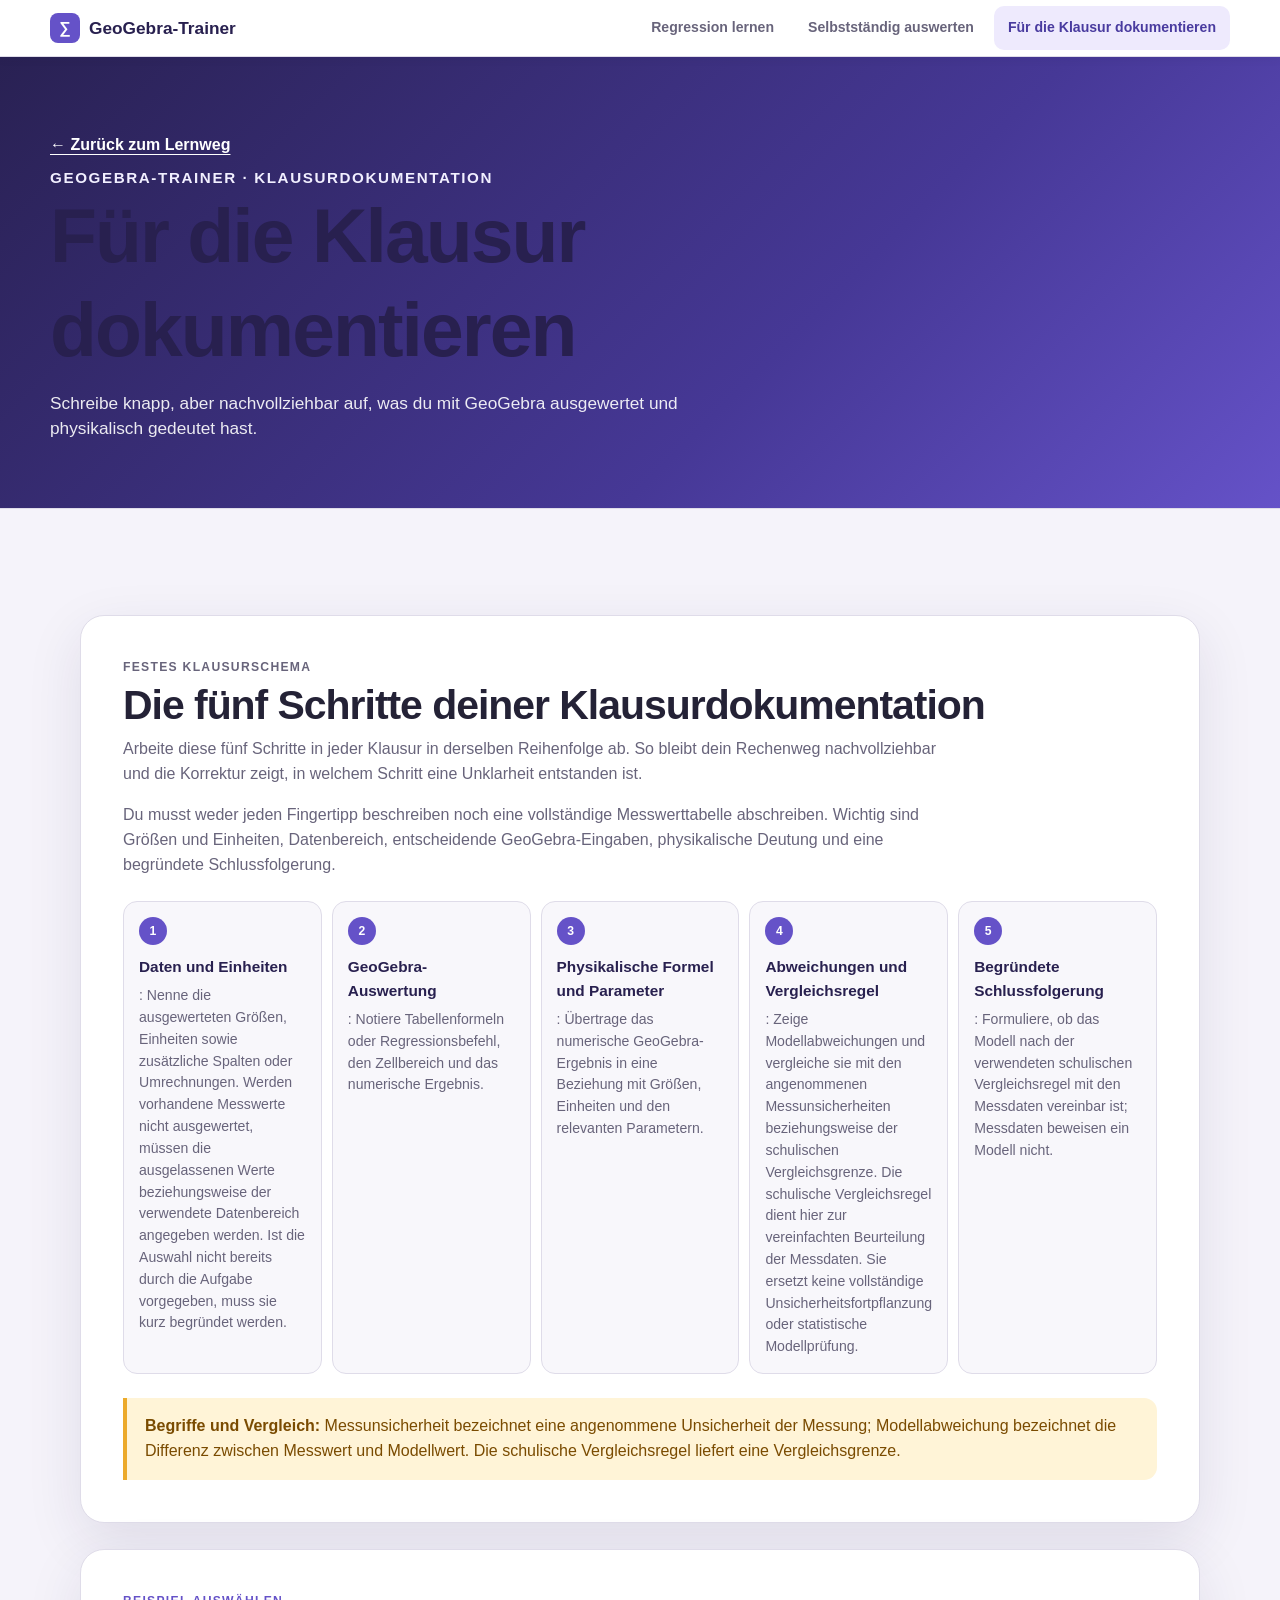
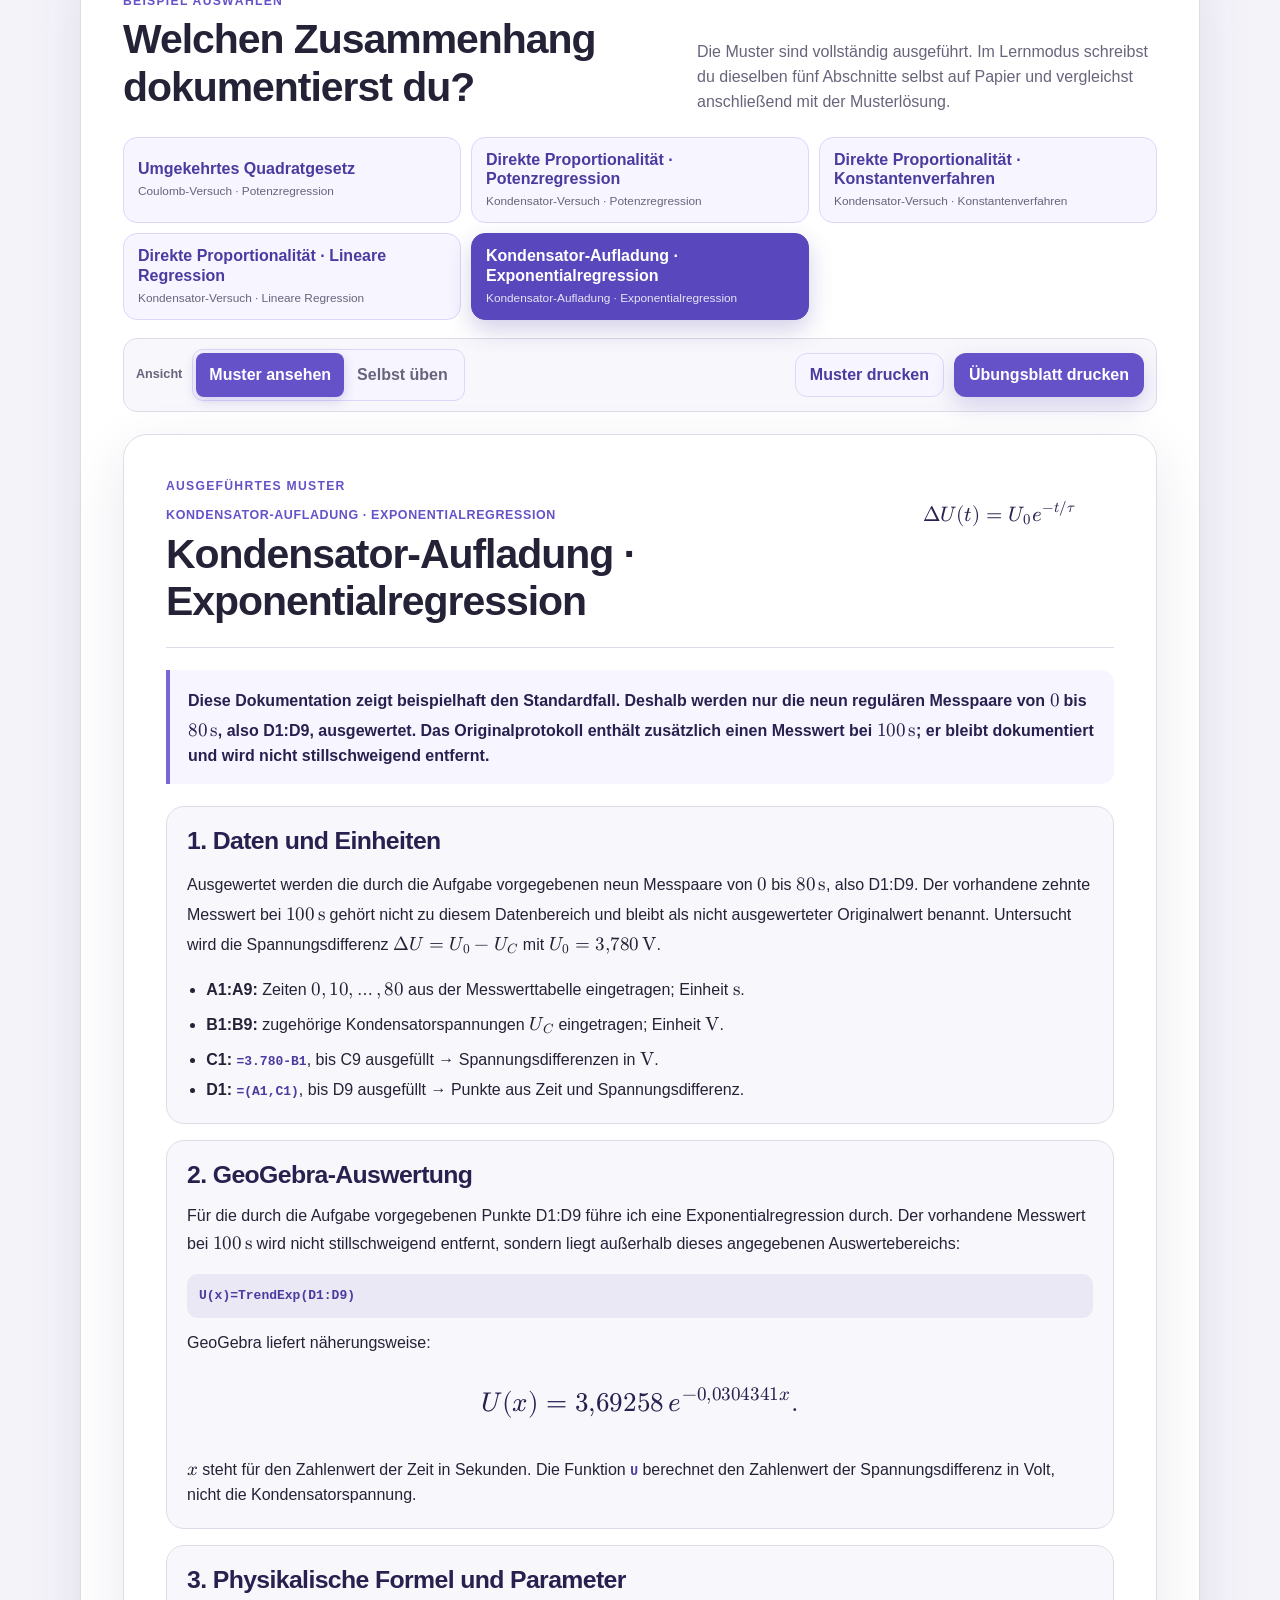
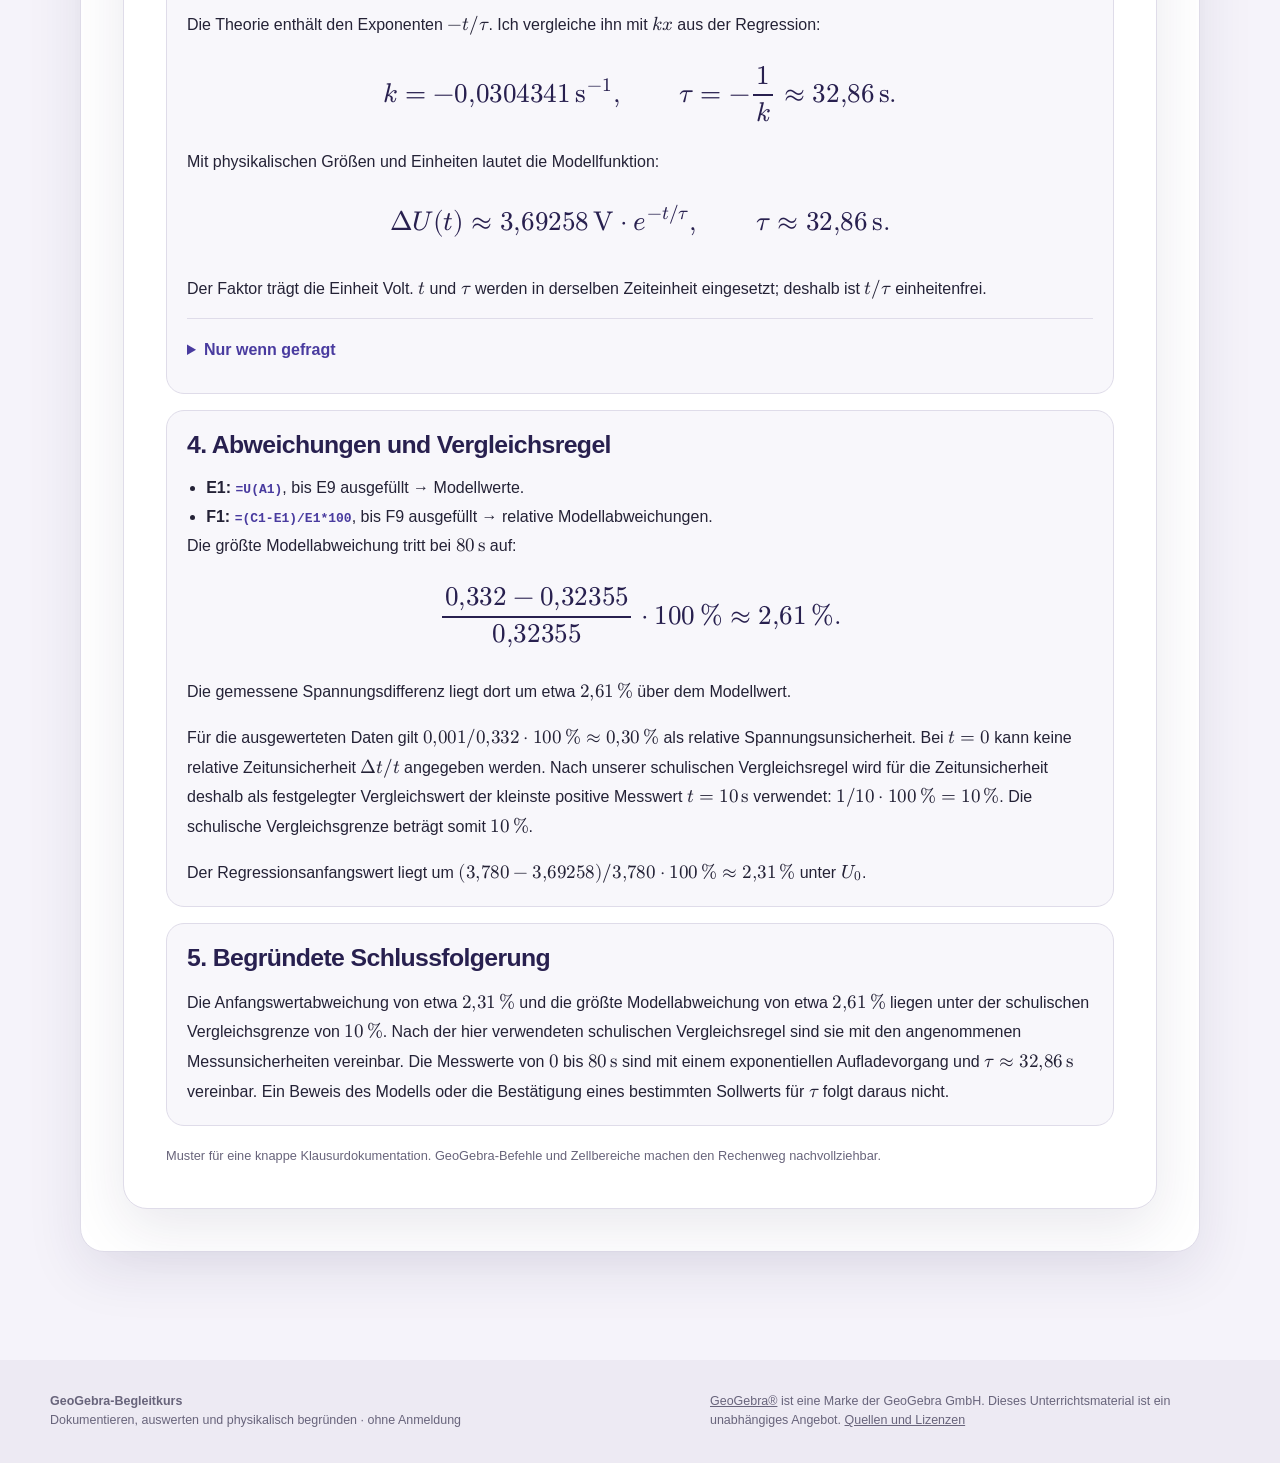
==== commit d596cd2c: "modified:   documentation-data.js 	modified:   dokumentation.html 	modified:   tests/documentation.t" ====
--- a/dokumentation.html
+++ b/dokumentation.html
@@ -41,7 +41,7 @@
       <p>Du musst weder jeden Fingertipp beschreiben noch eine vollständige Messwerttabelle abschreiben. Wichtig sind Größen und Einheiten, Datenbereich, entscheidende GeoGebra-Eingaben, physikalische Deutung und eine begründete Schlussfolgerung.</p>
       <ol id="documentationGuide" class="documentation-guide"></ol>
       <aside class="documentation-note">
-        <strong>Begriffe und Vergleich:</strong> Messunsicherheit bezeichnet eine angenommene Unsicherheit der Messung; Modellabweichung bezeichnet die Differenz zwischen Messwert und Modellwert. Die schulische Vergleichsregel liefert eine Vergleichsgrenze. Sie dient der schulischen Beurteilung von Messdaten und ersetzt keine vollständige Unsicherheitsfortpflanzung oder statistische Modellprüfung.
+        <strong>Begriffe und Vergleich:</strong> Messunsicherheit bezeichnet eine angenommene Unsicherheit der Messung; Modellabweichung bezeichnet die Differenz zwischen Messwert und Modellwert. Die schulische Vergleichsregel liefert eine Vergleichsgrenze.
       </aside>
     </section>
 
